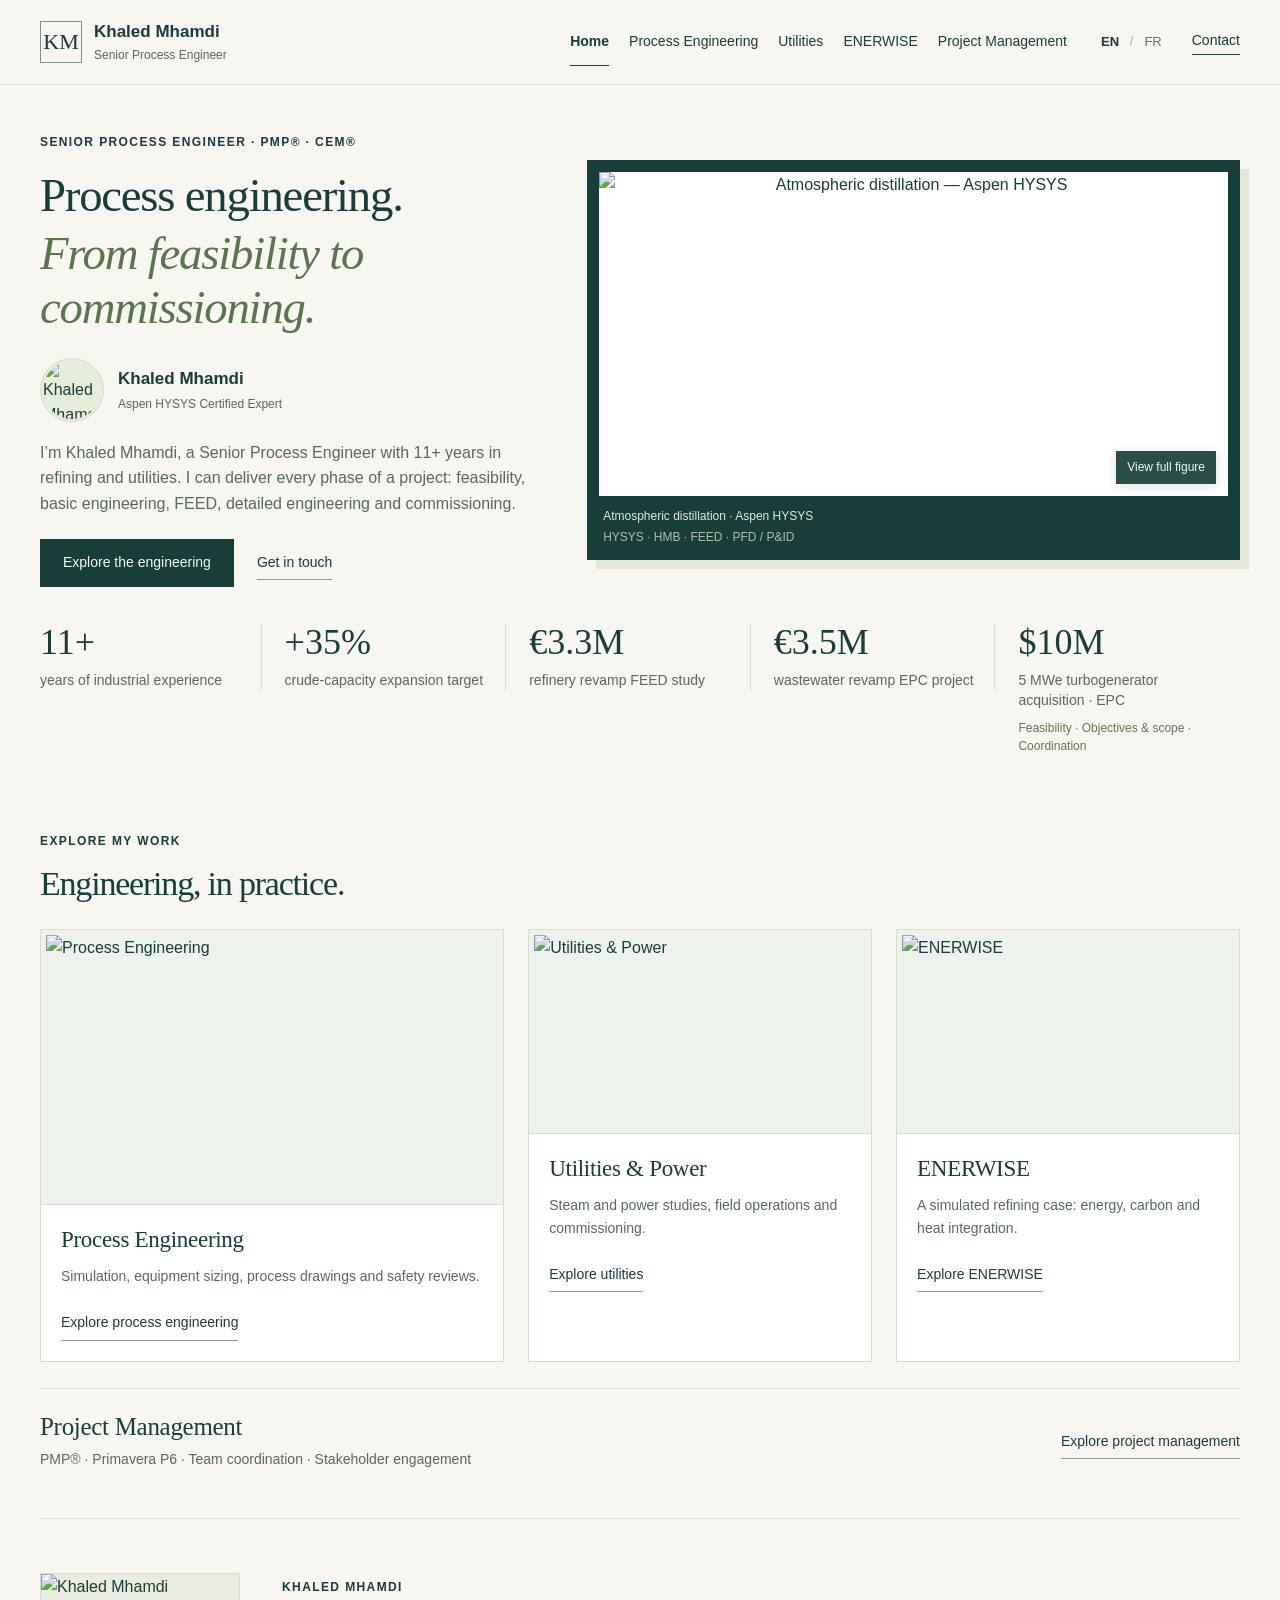
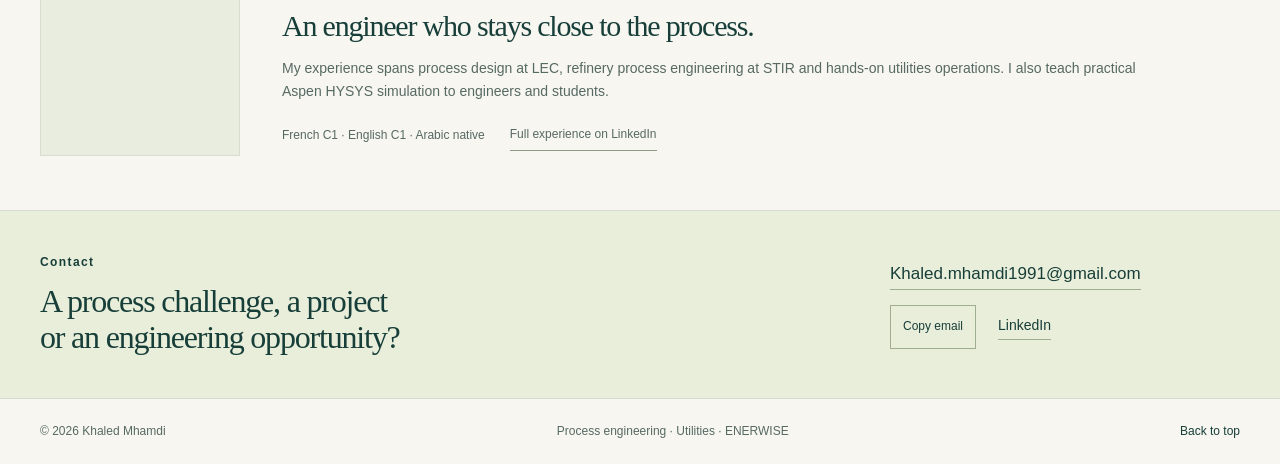
==== index.html @ f67990a5 "Publish portfolio home page and shared resources" ====
<!doctype html>
<html lang="en"><head><meta charset="utf-8"><meta name="viewport" content="width=device-width, initial-scale=1"><meta name="theme-color" content="#173e39"><title>Khaled Mhamdi | Senior Process Engineer</title><meta name="description" content="Senior Process Engineer with 11+ years in refining and utilities. Feasibility, basic engineering, FEED, detailed engineering and commissioning. Explore the visual portfolio and ENERWISE."><meta property="og:type" content="website"><meta property="og:title" content="Khaled Mhamdi | Senior Process Engineer"><meta property="og:description" content="Senior Process Engineer with 11+ years in refining and utilities. Feasibility, basic engineering, FEED, detailed engineering and commissioning. Explore the visual portfolio and ENERWISE."><meta property="og:url" content="https://khaledmh1991.github.io/"><link rel="canonical" href="https://khaledmh1991.github.io/"><link rel="icon" href="/favicon.svg" type="image/svg+xml"><link rel="stylesheet" href="/styles.css"><script src="/content.js" defer></script><script src="/app.js" defer></script><script type="application/ld+json">{"@context":"https://schema.org","@type":"Person","name":"Khaled Mhamdi","jobTitle":"Senior Process Engineer","email":"Khaled.mhamdi1991@gmail.com","sameAs":["https://www.linkedin.com/in/khaled-mhamdi-pmp%C2%AE-cem%C2%AE-aspen-hysys-expert%C2%AE-0255bb90"],"knowsAbout":["Process engineering","Aspen HYSYS","Equipment sizing","HAZOP","Industrial utilities","Heat integration"]}</script></head><body data-page="home" class="page-home"><a class="skip-link" href="#main" data-i18n="skip">Skip to content</a><header><div class="container header-inner"><a class="brand" href="/" data-page-path="/"><span class="brand-mark">KM</span><span>Khaled Mhamdi<small data-i18n="brandSub">Senior Process Engineer</small></span></a><nav class="desktop-nav" aria-label="Main navigation"><a href="/" data-page-path="/" data-i18n="navHome" aria-current="page" class="current">Home</a><a href="/process-engineering/" data-page-path="/process-engineering/" data-i18n="navProcess">Process Engineering</a><a href="/utilities/" data-page-path="/utilities/" data-i18n="navUtilities">Utilities</a><a href="/enerwise/" data-page-path="/enerwise/">ENERWISE</a><a href="/project-management/" data-page-path="/project-management/" data-i18n="navManagement">Project Management</a></nav><div class="header-actions"><div class="language-switch"><button type="button" data-lang="en" aria-pressed="true" class="active">EN</button><span>/</span><button type="button" data-lang="fr" aria-pressed="false">FR</button></div><a class="header-contact" href="#contact" data-i18n="contact">Contact</a><button class="menu-toggle" type="button" aria-expanded="false" aria-controls="mobile-menu" data-i18n="menu">Menu</button></div></div><nav id="mobile-menu" aria-label="Mobile navigation" hidden><a href="/" data-page-path="/" data-i18n="navHome" aria-current="page" class="current">Home</a><a href="/process-engineering/" data-page-path="/process-engineering/" data-i18n="navProcess">Process Engineering</a><a href="/utilities/" data-page-path="/utilities/" data-i18n="navUtilities">Utilities</a><a href="/enerwise/" data-page-path="/enerwise/">ENERWISE</a><a href="/project-management/" data-page-path="/project-management/" data-i18n="navManagement">Project Management</a><a href="/#about" data-page-path="/#about" data-i18n="navAbout">About</a><a href="#contact" data-i18n="contact">Contact</a></nav></header><main id="main"><section id="home" class="hero container"><div class="home-lead-grid"><div class="hero-top"><div><div class="eyebrow" data-i18n="heroLabel">SENIOR PROCESS ENGINEER · PMP® · CEM®</div><h1 data-i18n-html="heroTitle">Process engineering.<br><em>From feasibility to commissioning.</em></h1></div><div class="hero-side"><div class="hero-person"><img src="/assets/khaled-mhamdi.png" alt="Khaled Mhamdi" width="64" height="64"><div><strong>Khaled Mhamdi</strong><span>Aspen HYSYS Certified Expert</span></div></div><p data-i18n="heroIntro">I’m Khaled Mhamdi, a Senior Process Engineer with 11+ years in refining and utilities. I can deliver every phase of a project: feasibility, basic engineering, FEED, detailed engineering and commissioning.</p><div class="hero-buttons"><a class="button primary" href="/process-engineering/" data-i18n="heroCTA" data-page-path="/process-engineering/">Explore the engineering</a><a class="text-link" href="#contact" data-i18n="heroSecond">Get in touch</a></div></div></div><div class="hero-figure"><button class="figure-open" type="button" data-open="distillation" aria-label="View full atmospheric distillation figure"><img src="/assets/projects/atmospheric-distillation.png" alt="Atmospheric distillation simulation in Aspen HYSYS" width="1920" height="1004" fetchpriority="high"><span class="view-label" data-i18n="openFigure">View full figure</span></button><div class="hero-caption"><span data-i18n="heroFigure">Atmospheric distillation · Aspen HYSYS</span><span>HYSYS · HMB · FEED · PFD / P&amp;ID</span></div></div></div><div class="hero-metrics"><div><strong>11+</strong><span data-i18n="experienceYears">years of industrial experience</span></div><div><strong>+35%</strong><span data-i18n="capacityTarget">crude-capacity expansion target</span></div><div><strong>€3.3M</strong><span data-i18n="refineryFeed">refinery revamp FEED study</span></div><div><strong>€3.5M</strong><span data-i18n="wastewaterEpc">wastewater revamp EPC project</span></div><div class="turbogenerator-highlight"><strong>$10M</strong><span data-i18n="turbogeneratorEpc">5 MWe turbogenerator acquisition · EPC</span><p data-i18n="turbogeneratorScopeShort">Feasibility · Objectives &amp; scope · Coordination</p></div></div></section><section class="container home-work"><div class="section-heading"><div><div class="eyebrow" data-i18n="homeWorkLabel">EXPLORE MY WORK</div><h2 data-i18n="homeWorkTitle">Engineering, in practice.</h2></div></div><div class="path-grid"><article class="path-card path-process"><a href="/process-engineering/" data-page-path="/process-engineering/"><div class="path-visual"><img src="/assets/projects/carbon-capture-amine.png" alt="Process Engineering" width="1920" height="1003" loading="lazy" decoding="async"></div><div class="path-copy"><h3 data-i18n="homeProcessTitle">Process Engineering</h3><p data-i18n="homeProcessDesc">Simulation, equipment sizing, process drawings and safety reviews.</p><span class="text-link" data-i18n="viewProcess">Explore process engineering</span></div></a></article><article class="path-card path-utilities"><a href="/utilities/" data-page-path="/utilities/"><div class="path-visual"><img src="/assets/projects/utilities-scenarios-redacted.png" alt="Utilities &amp; Power" width="1719" height="915" loading="lazy" decoding="async"></div><div class="path-copy"><h3 data-i18n="homeUtilitiesTitle">Utilities &amp; Power</h3><p data-i18n="homeUtilitiesDesc">Steam and power studies, field operations and commissioning.</p><span class="text-link" data-i18n="viewUtilities">Explore utilities</span></div></a></article><article class="path-card path-enerwise"><a href="/enerwise/" data-page-path="/enerwise/"><div class="path-visual"><img src="/assets/enerwise/refinery-energy-dashboard.png" alt="ENERWISE" width="1917" height="1077" loading="lazy" decoding="async"></div><div class="path-copy"><h3 data-i18n="homeEnerwiseTitle">ENERWISE</h3><p data-i18n="homeEnerwiseDesc">A simulated refining case: energy, carbon and heat integration.</p><span class="text-link" data-i18n="viewEnerwise">Explore ENERWISE</span></div></a></article></div><a class="management-path" href="/project-management/" data-page-path="/project-management/"><div><h3 data-i18n="homeManagementTitle">Project Management</h3><p data-i18n="homeManagementDesc">PMP® · Primavera P6 · Team coordination · Stakeholder engagement</p></div><span data-i18n="viewManagement" class="text-link">Explore project management</span></a></section><section id="about" class="container about-section"><img src="/assets/khaled-mhamdi.png" class="about-photo" alt="Khaled Mhamdi" width="1085" height="992" loading="lazy"><div><div class="eyebrow" data-i18n="aboutLabel">KHALED MHAMDI</div><h2 data-i18n="aboutTitle">An engineer who stays close to the process.</h2><p data-i18n="aboutDesc">My experience spans process design at LEC, refinery process engineering at STIR and hands-on utilities operations. I also teach practical Aspen HYSYS simulation to engineers and students.</p><div class="about-footer"><span data-i18n="aboutLanguages">French C1 · English C1 · Arabic native</span><a class="text-link" href="https://www.linkedin.com/in/khaled-mhamdi-pmp%C2%AE-cem%C2%AE-aspen-hysys-expert%C2%AE-0255bb90" target="_blank" rel="noopener noreferrer" data-i18n="linkedin">Full experience on LinkedIn</a></div></div></section><section class="contact-section" id="contact"><div class="container"><div><div class="eyebrow" data-i18n="contact">Contact</div><h2 data-i18n-html="contactTitle">A process challenge, a project<br>or an engineering opportunity?</h2></div><div class="contact-links"><a href="mailto:Khaled.mhamdi1991@gmail.com">Khaled.mhamdi1991@gmail.com</a><button class="copy-email" type="button" data-i18n="emailCopy">Copy email</button><a href="https://www.linkedin.com/in/khaled-mhamdi-pmp%C2%AE-cem%C2%AE-aspen-hysys-expert%C2%AE-0255bb90" target="_blank" rel="noopener noreferrer">LinkedIn</a></div></div></section></main><footer class="container"><span>© <span id="year">2026</span> Khaled Mhamdi</span><span data-i18n="footer">Process engineering · Utilities · ENERWISE</span><a href="#main" data-i18n="top">Back to top</a></footer><dialog id="figure-dialog" aria-labelledby="viewer-title"><div class="viewer-header"><div><span id="viewer-tool"></span><h2 id="viewer-title"></h2></div><button type="button" id="viewer-close" data-i18n="close">Close</button></div><div class="viewer-stage"><img id="viewer-image" alt=""></div><div class="viewer-caption" id="viewer-caption"></div><div class="viewer-controls"><button type="button" id="viewer-prev" data-i18n="previous">Previous</button><span id="viewer-count"></span><button type="button" id="viewer-next" data-i18n="next">Next</button><button type="button" id="viewer-zoom" data-i18n="zoom">Zoom in</button></div></dialog><div id="toast" role="status" aria-live="polite"></div><noscript><p class="container">Enable JavaScript to switch languages and enlarge figures. The page navigation and all project images remain available.</p></noscript></body></html>
---- styles.css ----
:root{--paper:#f7f6f0;--ink:#173e39;--muted:#576963;--green:#173e39;--lime:#d5e99c;--line:#d5ddd2;--serif:Georgia,'Times New Roman',serif;--sans:Arial,Helvetica,sans-serif}
*{box-sizing:border-box}html{scroll-behavior:smooth;scroll-padding-top:100px}body{margin:0;background:var(--paper);color:var(--ink);font:16px/1.6 var(--sans)}a{color:inherit;text-decoration:none}button{font:inherit;color:inherit;cursor:pointer;border-radius:0}button,img{display:block}img{max-width:100%;height:auto}h1,h2,h3,h4,p,figure{margin:0}h1,h2{font-family:var(--serif);font-weight:400;line-height:1.12;letter-spacing:-1.2px}h1{font-size:clamp(36px,4.4vw,60px)}h2{font-size:clamp(32px,3.2vw,44px)}h3{font-size:22px;line-height:1.3;font-weight:500;letter-spacing:-.3px}h4{font-size:19px;line-height:1.4}em{font-weight:400;color:#58754d}p{color:var(--muted)}small{font-size:14px}button:focus-visible,a:focus-visible,summary:focus-visible{outline:3px solid #6c9d71;outline-offset:5px}a,button{touch-action:manipulation;-webkit-tap-highlight-color:transparent}[hidden]{display:none!important}.container{width:min(1240px,calc(100% - 80px));margin-inline:auto}.section{padding-block:76px}.eyebrow{font-size:12px;font-weight:600;letter-spacing:1.4px;line-height:1.5}.skip-link{position:fixed;top:12px;left:15px;padding:12px 18px;background:var(--ink);color:#fff;z-index:99;transform:translateY(-180%)}.skip-link:focus{transform:translateY(0)}
header{border-bottom:1px solid var(--line);position:sticky;top:0;z-index:20;background:#f7f6f0f5;backdrop-filter:blur(12px)}.header-inner{min-height:84px;display:flex;align-items:center;gap:28px}.brand{display:flex;align-items:center;gap:12px;line-height:1.3;font-weight:600;font-size:17px;flex-shrink:0}.brand-mark{width:42px;height:42px;border:1px solid #82917d;display:grid;place-items:center;font:22px var(--serif)}.brand small{display:block;font-size:12px;color:var(--muted);font-weight:400;margin-top:5px}.desktop-nav{display:flex;align-items:center;gap:25px;margin-left:auto;font-size:14px}.desktop-nav a{padding-block:12px;border-bottom:1px solid transparent}.desktop-nav a:hover{border-color:var(--ink)}.header-actions{display:flex;align-items:center;gap:24px;font-size:14px}.language-switch{display:flex;align-items:center;gap:5px;white-space:nowrap}.language-switch button{background:none;border:0;min-height:44px;min-width:28px;color:#68756a;font-size:13px}.language-switch button.active{color:var(--ink);font-weight:700}.language-switch>span{color:#99a494;font-size:12px}.header-contact{border-bottom:1px solid var(--ink);padding-bottom:3px}.menu-toggle{display:none;background:none;border:1px solid var(--line);padding:10px 14px;min-height:44px}#mobile-menu{padding:12px 24px 22px;border-top:1px solid var(--line);background:var(--paper)}#mobile-menu a{display:block;padding:10px 12px;font-size:16px}
.hero{padding-top:48px;padding-bottom:36px}.hero-top{display:grid;grid-template-columns:1.4fr 1fr;gap:65px;align-items:start;margin-bottom:36px}.hero h1{margin-top:18px;max-width:780px}.hero h1 em{display:inline-block;margin-top:5px}.hero-person{display:flex;align-items:center;gap:14px;margin-bottom:18px}.hero-person img{border-radius:50%;object-fit:cover;object-position:50% 26%;width:64px;height:64px;border:1px solid #d3dcca;background:#e6eddb;padding:2px}.hero-person strong{font-size:17px}.hero-person span{display:block;font-size:12px;color:var(--muted);margin-top:3px}.hero-side>p{line-height:1.6;max-width:440px}.hero-buttons{display:flex;align-items:center;gap:23px;flex-wrap:wrap;margin-top:22px}.button{display:inline-flex;align-items:center;min-height:48px;padding:11px 22px;font-size:14px}.button.primary{background:var(--ink);color:var(--paper);border:1px solid var(--ink)}.button.primary:hover{background:#28554b}.text-link{display:inline-block;font-size:14px;line-height:1.6;border-bottom:1px solid #8e9d86;padding-block:6px}.text-link:hover{border-color:var(--ink)}.hero-figure{background:var(--ink);padding:12px;box-shadow:9px 9px 0 #e3e7d8}.hero-figure .figure-open{height:auto;aspect-ratio:1.98;background:#fff}.hero-figure img{width:100%;height:100%;object-fit:contain}.hero-caption{display:flex;justify-content:space-between;gap:20px;color:#e2ead5;padding:11px 4px 2px;font-size:12px}.hero-caption>span:last-child{color:#aebeae}.hero-metrics{display:grid;grid-template-columns:repeat(4,1fr);gap:25px;padding:32px 0 13px}.hero-metrics>div{display:flex;gap:14px;align-items:center;padding-right:15px;border-right:1px solid var(--line)}.hero-metrics>div:last-child{border:0}.hero-metrics strong{font:34px/1 var(--serif);white-space:nowrap}.hero-metrics span{font-size:12px;color:var(--muted);line-height:1.5;max-width:125px}
.section-heading{display:flex;align-items:flex-end;justify-content:space-between;gap:60px;margin-bottom:32px}.section-heading h2{margin-top:15px}.section-heading>p{max-width:395px;font-size:16px;line-height:1.65}.project-heading{display:flex;align-items:center;justify-content:space-between;gap:28px;margin-bottom:20px}.project-heading h3{max-width:600px}.tools-label{font-size:12px;color:var(--muted);text-align:right;max-width:320px}.capture-grid{display:grid;grid-template-columns:1.8fr 1fr;gap:20px}.capture-support{display:grid;gap:18px}.figure-card{background:#fff;border:1px solid var(--line);min-width:0;overflow:hidden}.figure-open{padding:0;border:0;width:100%;position:relative;background:#fff;overflow:hidden;cursor:zoom-in}.figure-open img{width:100%;height:100%;object-fit:contain;display:block}.view-label{position:absolute;bottom:12px;right:12px;font-size:12px;color:var(--paper);background:#173e39eb;padding:7px 11px;box-shadow:0 2px 12px #0002}.figure-open:hover .view-label{background:#335e4b}.figure-card figcaption{padding:14px 20px 17px;border-top:1px solid #e9ede5}.figure-meta{font-size:12px;font-weight:500;letter-spacing:.35px;color:#6c7e67;margin-bottom:5px}.figure-card h3{font-size:20px;line-height:1.3}.figure-card figcaption p{font-size:14px;line-height:1.55;margin-top:7px;max-width:650px}.capture-main{display:flex;flex-direction:column}.capture-main .figure-open{flex:1;min-height:380px;display:grid;place-items:center}.capture-main img{height:auto;max-height:100%;object-fit:contain}.capture-main figcaption{min-height:107px}.capture-support .figure-open{aspect-ratio:1.92}.capture-support figcaption{padding:10px 15px 12px}.capture-support h3{font-size:17px}.capture-support .figure-meta{margin-bottom:3px}.capture-support .view-label{padding:5px 8px;bottom:8px;right:8px}.project-caption{font-size:14px;margin-top:14px}.visual-grid{display:grid;grid-template-columns:repeat(2,minmax(0,1fr));gap:24px;margin-top:32px}.visual-grid .figure-open{aspect-ratio:1.8}.visual-grid .portrait-figure .figure-open{aspect-ratio:1.25;max-height:475px;padding:12px}.project-deliveries{margin-top:40px;padding-top:29px;border-top:1px solid var(--line)}.project-deliveries>h3{margin-bottom:22px}.delivery-grid{display:grid;grid-template-columns:repeat(3,minmax(0,1fr));gap:25px}.delivery-grid article{border-left:2px solid #aac69a;padding:0 15px 0 19px}.delivery-grid p{font-size:14px;line-height:1.65;margin-block:8px 12px}.delivery-grid strong{font-size:12px;line-height:1.6;display:block;font-weight:600;color:#496743}.sizing-section{display:grid;grid-template-columns:.8fr 1.2fr;gap:45px;margin-top:35px;padding-top:27px;border-top:1px solid var(--line)}.sizing-section>div>p{font-size:14px;margin-top:8px}.sizing-details details{border-bottom:1px solid var(--line)}.sizing-details summary{font-size:14px;padding:12px 5px;cursor:pointer;line-height:1.5}.sizing-details p{font-size:14px;line-height:1.7;margin:0 20px 18px}
.utilities-section{padding-block:72px;background:var(--green);color:var(--paper)}.utilities-section p{color:#c6d3c7}.utilities-section em{color:var(--lime)}.utilities-section .eyebrow{color:#bcd0a0}.utilities-section .section-heading{margin-bottom:28px}.utility-study-header{display:flex;align-items:center;justify-content:space-between;gap:28px;margin-bottom:24px}.utility-study-header h3{max-width:440px}.utility-specs{display:flex;gap:35px}.utility-specs>div{max-width:160px}.utility-specs strong{display:block;font:34px/1.2 var(--serif);white-space:nowrap}.utility-specs strong small{font:14px var(--sans)}.utility-specs span{font-size:12px;line-height:1.5;display:block;margin-top:6px;color:#c6d3c7}.utilities-section .figure-card{border-color:#aec0b3;color:var(--ink)}.utilities-section .figure-card p{color:var(--muted)}.utility-main .figure-open{aspect-ratio:2.4;padding:12px}.utility-results{display:grid;grid-template-columns:repeat(4,1fr);gap:28px;margin-top:24px}.utility-results>div{padding:5px 20px 5px 0;border-right:1px solid #57716b}.utility-results>div:last-child{border:0}.utility-results strong{display:block;font:40px/1.1 var(--serif);color:var(--lime)}.utility-results strong small{font:14px var(--sans)}.utility-results span{font-size:12px;display:block;margin-top:7px;color:#d0dccb}.study-note{font-size:12px;line-height:1.6;margin-top:16px;max-width:950px}.utility-secondary{display:grid;grid-template-columns:1.2fr 1fr;gap:30px;align-items:stretch;margin-top:28px}.utility-secondary .figure-open{aspect-ratio:2.1;padding:10px;min-height:260px}.operation-card{padding:18px 0 15px}.operation-card h3{font:28px/1.2 var(--serif);margin-top:14px}.boiler-specs{display:flex;gap:24px;margin-block:22px 19px}.boiler-specs>div{min-width:0;flex:1}.boiler-specs strong{font:28px/1.1 var(--serif);display:block;white-space:nowrap}.boiler-specs strong small{font:12px var(--sans)}.boiler-specs span{font-size:12px;line-height:1.4;display:block;margin-top:7px;color:#bcd0bc}.operation-card p{font-size:14px;line-height:1.7}.operation-tags{display:flex;flex-wrap:wrap;gap:8px 15px;font-size:12px;color:#c3d5a8;margin-top:18px}.energy-result{display:grid;grid-template-columns:1.3fr 1fr 1fr;gap:36px;margin-top:32px;padding-top:25px;border-top:1px solid #58726a;align-items:center}.energy-result h3{font-size:20px}.energy-result p{font-size:14px;margin-top:7px;line-height:1.6}.energy-result strong{display:block;font:34px/1.25 var(--serif);color:var(--lime);white-space:nowrap}.energy-result strong small{font:12px var(--sans)}.energy-result span{display:block;font-size:12px;color:#c6d3c7;margin-top:6px}
.enerwise-section{padding-block:76px}.enerwise-heading{display:grid;grid-template-columns:1.2fr 1fr;gap:60px;align-items:center;margin-bottom:28px}.enerwise-brand{display:flex;align-items:center;gap:10px;margin-top:17px}.enerwise-brand strong{font-size:24px;letter-spacing:1px;font-weight:600}.enerwise-brand img{width:250px;height:auto;object-fit:contain}.enerwise-heading h2{margin-top:14px}.enerwise-heading p{max-width:420px;margin-block:12px 15px}.tech-stack{font-size:12px;color:#6c7e67}.enerwise-primary .figure-open{aspect-ratio:2.3;background:#f9fafb;padding:14px}.enerwise-grid{display:grid;grid-template-columns:repeat(2,minmax(0,1fr));gap:24px;margin-top:24px}.enerwise-grid .figure-open{aspect-ratio:1.65;padding:10px;background:#f9fafb}.software-caption{font-size:12px;margin-top:16px;text-align:right}.management-section{padding-block:42px;background:#e8eddf;border-block:1px solid #d5dfcd}.management-layout{display:grid;grid-template-columns:1fr 1fr;gap:55px;align-items:center}.management-layout h2{font-size:32px;margin-top:16px}.management-layout p{font-size:14px;margin-top:16px;line-height:1.7;max-width:490px}.planning-figure .figure-open{aspect-ratio:2.35}.planning-figure figcaption{padding:9px 15px 12px}.planning-figure h3{font-size:17px}.about-section{padding-block:54px;display:grid;grid-template-columns:200px 1fr;gap:42px;align-items:center}.about-photo{width:200px;aspect-ratio:1085/992;object-fit:contain;background:#e8eddf;border:1px solid var(--line)}.about-section h2{font-size:30px;line-height:1.2;margin-top:12px}.about-section p{font-size:14px;line-height:1.7;margin-top:13px;max-width:870px}.about-footer{display:flex;gap:25px;flex-wrap:wrap;align-items:center;margin-top:15px;font-size:12px;color:var(--muted)}.about-footer .text-link{font-size:12px}.contact-section{padding-block:42px;background:#e9eeda;border-block:1px solid var(--line)}.contact-section .container{display:flex;justify-content:space-between;align-items:center;gap:45px}.contact-section h2{font-size:32px;margin-top:13px}.contact-links{display:flex;flex-wrap:wrap;align-items:center;gap:15px 22px;max-width:350px;font-size:14px}.contact-links>a:first-child{font-size:17px;overflow-wrap:anywhere}.contact-links>a{border-bottom:1px solid #9fad90;padding-bottom:2px}.copy-email{border:1px solid #9fad90;background:transparent;padding:8px 12px;min-height:44px;font-size:12px}footer.container{display:flex;justify-content:space-between;gap:25px;font-size:12px;color:var(--muted);padding-block:23px}footer>a{color:var(--ink)}
#figure-dialog{width:min(1600px,94vw);max-width:94vw;max-height:94dvh;overflow:auto;padding:22px 24px;border:1px solid #bdc9b6;background:var(--paper);color:var(--ink)}#figure-dialog::backdrop{background:#0c2727df;backdrop-filter:blur(3px)}body.viewer-open{overflow:hidden}.viewer-header{display:flex;gap:25px;align-items:center;justify-content:space-between;margin-bottom:18px}#viewer-tool{font-size:12px;color:var(--muted);display:block;margin-bottom:5px}.viewer-header h2{font-size:26px;font-family:var(--sans);font-weight:500;letter-spacing:-.5px;line-height:1.3}.viewer-header button,.viewer-controls button{background:transparent;border:1px solid #9eae93;padding:9px 16px;min-height:44px;font-size:14px;flex-shrink:0}.viewer-header button:hover,.viewer-controls button:hover{background:#e3e9d7}.viewer-stage{background:#fff;border:1px solid var(--line);overflow:auto;max-height:66dvh;min-height:180px;display:flex;justify-content:center;align-items:center}.viewer-stage img{width:100%;height:auto;max-height:65dvh;object-fit:contain;cursor:zoom-in}.viewer-stage.zoomed{display:block}.viewer-stage.zoomed img{width:auto;height:auto;max-width:none;max-height:none;margin-inline:auto;cursor:zoom-out}.viewer-caption{font-size:14px;line-height:1.55;color:var(--muted);margin-top:14px}.viewer-controls{display:flex;gap:12px;align-items:center;flex-wrap:wrap;margin-top:16px}.viewer-controls span{font-size:12px;margin-inline:2px;color:var(--muted)}#viewer-zoom{margin-left:auto;background:var(--ink);color:var(--paper);border-color:var(--ink)}#viewer-zoom:hover{background:#28554b}#toast{position:fixed;bottom:25px;left:50%;max-width:calc(100% - 32px);transform:translate(-50%,15px);padding:12px 20px;z-index:60;font-size:14px;background:var(--green);color:var(--paper);opacity:0;pointer-events:none;transition:opacity .2s,transform .2s;box-shadow:0 3px 15px #0002}#toast.visible{opacity:1;transform:translate(-50%,0)}noscript p{padding-block:25px;font-size:14px}
@media(max-width:1100px){.container{width:calc(100% - 56px)}.desktop-nav{gap:17px}.header-inner{gap:20px}.header-actions{gap:16px}.header-contact{display:none}.hero-top{gap:40px;grid-template-columns:1.35fr 1fr}.hero-metrics{gap:18px}.hero-metrics>div{display:block}.hero-metrics strong{font-size:32px}.hero-metrics span{display:block;margin-top:8px;max-width:190px}.project-heading{align-items:flex-start}.capture-grid{grid-template-columns:1.6fr 1fr}.capture-main .figure-open{min-height:315px}.capture-support h3{font-size:16px}.utility-specs{gap:20px}.utility-study-header h3{max-width:330px}.utility-specs strong{font-size:30px}.energy-result{gap:25px;grid-template-columns:1.2fr 1fr 1fr}.energy-result strong{font-size:30px}.boiler-specs{gap:13px}.boiler-specs strong{font-size:24px}.management-layout{gap:30px}.enerwise-heading{gap:35px}}
@media(max-width:820px){.desktop-nav{display:none}.header-actions{margin-left:auto}.menu-toggle{display:block}.header-inner{min-height:76px}.hero-top{grid-template-columns:1fr;gap:26px}.hero h1{font-size:48px;max-width:760px}.hero-side{display:grid;grid-template-columns:1fr 1.7fr;gap:18px 35px;align-items:start}.hero-person{grid-row:span 2;margin:0}.hero-side p{max-width:none}.hero-buttons{margin-top:0}.hero-figure .figure-open{aspect-ratio:1.9}.section-heading{gap:30px}.section-heading>p{max-width:310px;font-size:14px}.capture-grid{grid-template-columns:1fr}.capture-main .figure-open{min-height:0;aspect-ratio:1.9;display:block}.capture-main img{height:100%}.capture-main figcaption{min-height:0}.capture-support{grid-template-columns:repeat(2,minmax(0,1fr))}.capture-support .figure-open{aspect-ratio:1.85}.delivery-grid{gap:18px}.delivery-grid article{padding-left:14px;padding-right:0}.delivery-grid h4{font-size:17px}.sizing-section{grid-template-columns:1fr;gap:18px}.utility-study-header{display:block}.utility-study-header h3{max-width:none}.utility-specs{margin-top:20px;justify-content:space-between;gap:20px}.utility-specs>div{max-width:none;flex:1}.utility-secondary{grid-template-columns:1fr 1fr;gap:24px}.utility-secondary .figure-open{min-height:210px}.boiler-specs{flex-wrap:wrap;gap:18px}.boiler-specs>div{flex:0 0 auto}.operation-card h3{font-size:25px}.energy-result{grid-template-columns:repeat(2,1fr);gap:23px}.energy-result>div:first-child{grid-column:1/-1}.enerwise-heading{grid-template-columns:1.2fr 1fr;gap:28px}.enerwise-primary .figure-open{aspect-ratio:2.1}.management-layout h2{font-size:28px}.management-layout{gap:25px}.about-section{grid-template-columns:160px 1fr;gap:28px}.about-photo{width:160px}.contact-section .container{align-items:flex-start;gap:30px}.contact-section h2{font-size:28px}.contact-links{max-width:300px}.contact-links>a:first-child{font-size:16px}}
@media(max-width:600px){html{scroll-padding-top:90px}.container{width:calc(100% - 36px)}.header-inner{min-height:72px;gap:12px}.brand{font-size:15px;gap:9px}.brand-mark{width:35px;height:38px;font-size:20px}.brand small{font-size:12px;margin-top:4px}.header-actions{gap:10px}.language-switch{gap:2px}.language-switch button{font-size:12px;min-width:26px}.menu-toggle{font-size:12px;padding:8px 10px}.hero{padding-top:33px;padding-bottom:28px}.hero-top{margin-bottom:27px;gap:25px}.hero h1{font-size:40px;letter-spacing:-1.3px;line-height:1.13;margin-top:16px}.eyebrow{font-size:12px;letter-spacing:.8px}.hero-side{display:block}.hero-person{margin-bottom:17px}.hero-person img{width:52px;height:52px}.hero-side>p{font-size:16px;line-height:1.65}.hero-buttons{margin-top:20px;gap:20px}.button{font-size:14px;padding-inline:16px}.hero-figure{padding:6px;box-shadow:5px 5px 0 #e3e7d8}.hero-figure .figure-open{aspect-ratio:1.85}.view-label{bottom:8px;right:8px;font-size:12px;padding:6px 9px}.hero-caption{flex-wrap:wrap;gap:5px;padding:10px 5px 5px;font-size:12px;line-height:1.4}.hero-caption>span:last-child{display:none}.hero-metrics{grid-template-columns:repeat(2,1fr);gap:23px;padding-top:29px}.hero-metrics>div{padding-right:12px}.hero-metrics>div:nth-child(2){border:0}.hero-metrics strong{font-size:33px}.hero-metrics span{font-size:12px;max-width:150px}.section{padding-block:47px}.section-heading{display:block;margin-bottom:25px}.section-heading h2{margin-top:13px;font-size:34px}.section-heading>p{max-width:none;margin-top:15px;font-size:16px}.project-heading{display:block;margin-bottom:17px}.project-heading h3{font-size:21px}.tools-label{display:block;text-align:left;max-width:none;margin-top:8px;font-size:12px}.capture-grid{gap:15px}.capture-support{gap:12px}.capture-support .figure-open{aspect-ratio:1.5}.capture-support figcaption{padding:9px 10px 12px}.capture-support h3{font-size:14px;line-height:1.4}.capture-support .figure-meta{font-size:12px}.capture-support .view-label{font-size:12px;padding:4px 6px;bottom:5px;right:5px}.figure-card figcaption{padding:12px 15px 15px}.figure-card h3{font-size:19px}.figure-card figcaption p{font-size:14px}.project-caption{font-size:14px;margin-top:13px}.visual-grid{grid-template-columns:1fr;gap:20px;margin-top:24px}.visual-grid .figure-open{aspect-ratio:1.6}.visual-grid .portrait-figure .figure-open{aspect-ratio:1.1;max-height:430px;padding:10px}.project-deliveries{margin-top:29px;padding-top:24px}.project-deliveries>h3{font-size:21px}.delivery-grid{grid-template-columns:1fr;gap:24px}.delivery-grid h4{font-size:19px}.delivery-grid p{font-size:14px}.delivery-grid strong{font-size:12px}.sizing-section{margin-top:27px;padding-top:24px}.sizing-section h3{font-size:21px}.sizing-details summary{font-size:14px;padding-block:14px}.utilities-section{padding-block:48px}.utility-study-header h3{font-size:21px}.utility-specs{gap:15px;flex-wrap:wrap}.utility-specs>div{min-width:80px}.utility-specs strong{font-size:27px}.utility-specs strong small{font-size:12px}.utility-specs span{font-size:12px}.utility-main .figure-open{aspect-ratio:1.9;padding:6px}.utility-results{grid-template-columns:repeat(2,1fr);gap:22px;margin-top:25px}.utility-results>div:nth-child(2){border:0}.utility-results strong{font-size:37px}.utility-results span{font-size:12px}.study-note{font-size:12px;margin-top:15px}.utility-secondary{grid-template-columns:1fr;gap:20px;margin-top:25px}.utility-secondary .figure-open{min-height:0;aspect-ratio:2;padding:6px}.operation-card{padding:8px 0 0}.operation-card h3{font-size:27px}.boiler-specs{justify-content:space-between;gap:15px}.boiler-specs strong{font-size:27px}.boiler-specs>div{max-width:110px}.operation-card p{font-size:16px}.energy-result{margin-top:28px;gap:22px 15px}.energy-result strong{font-size:30px}.energy-result h3{font-size:21px}.energy-result span{font-size:12px}.energy-result p{font-size:14px}.enerwise-section{padding-block:50px}.enerwise-heading{display:block;margin-bottom:25px}.enerwise-heading h2{font-size:33px}.enerwise-heading>div:last-child{margin-top:20px}.enerwise-heading p{max-width:none;font-size:16px;margin-bottom:17px}.enerwise-brand{margin-top:14px}.enerwise-brand img{width:225px;height:auto}.enerwise-brand strong{font-size:22px}.enerwise-primary .figure-open{aspect-ratio:1.7;padding:6px}.enerwise-grid{grid-template-columns:1fr;gap:20px;margin-top:20px}.enerwise-grid .figure-open{aspect-ratio:1.65;padding:6px}.software-caption{text-align:left;font-size:12px}.management-section{padding-block:35px}.management-layout{grid-template-columns:1fr;gap:24px}.management-layout h2{font-size:31px}.management-layout p{font-size:16px;margin-top:14px;max-width:none}.planning-figure .figure-open{aspect-ratio:1.95}.planning-figure h3{font-size:17px}.about-section{grid-template-columns:1fr;padding-block:40px;gap:25px}.about-photo{width:180px}.about-section h2{font-size:30px}.about-section p{font-size:16px}.about-footer{gap:12px;font-size:12px;margin-top:19px}.contact-section{padding-block:36px}.contact-section .container{display:block}.contact-section h2{font-size:31px}.contact-links{max-width:none;margin-top:26px;gap:16px 22px}.contact-links>a:first-child{width:100%;font-size:17px}footer.container{flex-wrap:wrap;gap:12px 22px;font-size:12px;padding-block:22px}footer>span:nth-child(2){order:3;width:100%}footer>a{margin-left:auto}#figure-dialog{width:96vw;max-width:96vw;padding:15px 12px;max-height:94dvh}.viewer-header{gap:16px;margin-bottom:15px}.viewer-header h2{font-size:20px}.viewer-header button{padding:8px 12px;font-size:14px}.viewer-stage{max-height:60dvh;min-height:180px}.viewer-stage img{max-height:59dvh}.viewer-caption{font-size:14px}.viewer-controls{gap:8px;justify-content:space-between}.viewer-controls button{padding:9px 12px;font-size:14px}.viewer-controls span{font-size:12px}#viewer-zoom{margin-left:0}#toast{font-size:14px;width:max-content}}
@media(max-width:380px){.container{width:calc(100% - 28px)}.brand small{max-width:123px;font-size:12px}.brand{font-size:14px}.brand-mark{width:31px;font-size:18px}.header-actions{gap:6px}.hero h1{font-size:35px}.menu-toggle{padding-inline:8px}.hero-buttons{gap:15px}.capture-support{grid-template-columns:1fr}.capture-support .figure-open{aspect-ratio:1.8}.capture-support h3{font-size:17px}.utility-specs strong{font-size:25px}.energy-result strong{font-size:27px}.boiler-specs strong{font-size:24px}.viewer-controls{gap:6px}.viewer-controls button{padding-inline:10px}}
@media(prefers-reduced-motion:reduce){html{scroll-behavior:auto}*,*::before,*::after{transition:none!important}}
@media print{header{position:static}.header-actions,.desktop-nav,.hero-buttons,.view-label,.copy-email,#figure-dialog,#toast{display:none!important}.container{width:95%}.hero{padding-top:25px}.section,.utilities-section,.enerwise-section{padding-block:30px}.figure-card,.capture-project,.operation-card{break-inside:avoid}.utilities-section{print-color-adjust:exact}.figure-open{cursor:default}.hero-figure{box-shadow:none}.sizing-details details>p{display:block}.contact-section{padding-block:25px}footer.container{padding-block:15px}}
.refinery-case-label{padding-top:17px;border-top:1px solid var(--line);margin-top:24px}.refinery-kpis{display:grid;grid-template-columns:repeat(5,minmax(0,1fr));gap:22px;padding:20px 0 25px;margin-bottom:10px;border-bottom:1px solid var(--line)}.refinery-kpis>div{min-width:0;border-right:1px solid var(--line);padding-right:16px}.refinery-kpis>div:last-child{border:0;padding-right:0}.refinery-kpis strong{display:block;font:32px/1.25 var(--serif);white-space:nowrap}.refinery-kpis small{display:block;font-size:12px;color:var(--muted);margin-top:3px}.refinery-kpis .metric-label{display:block;font-size:14px;line-height:1.4;color:var(--muted);margin-top:10px}.refinery-group{margin-top:26px}.case-heading{display:flex;gap:13px;align-items:center}.case-heading>span{font-size:12px;color:#67865a;border:1px solid #b9caa9;min-width:32px;height:32px;display:grid;place-items:center}.case-heading h3{font-size:20px}.refinery-group .enerwise-grid{margin-top:16px;gap:20px}.refinery-group .figure-open{aspect-ratio:1.74;padding:0;background:#eaf0f2}.refinery-group figcaption{padding:12px 16px 15px}.refinery-group .figure-card h3{font-size:19px}.refinery-project-grid{grid-template-columns:repeat(3,minmax(0,1fr))}.refinery-project-grid .figure-card h3{font-size:17px}.refinery-project-grid .figure-card figcaption p{font-size:14px;line-height:1.55}.refinery-project-grid .view-label{font-size:12px;padding:6px 8px;right:8px;bottom:8px}.enerwise-section .software-caption{font-size:12px;text-align:left;max-width:1000px}.utility-main .figure-open{aspect-ratio:1.883;padding:8px}
@media(max-width:1100px){.refinery-kpis{gap:15px}.refinery-kpis>div{padding-right:11px}.refinery-kpis strong{font-size:29px}.refinery-kpis .metric-label{font-size:14px}.refinery-group .enerwise-grid{gap:16px}.refinery-project-grid .figure-card h3{font-size:17px}}
@media(max-width:820px){.refinery-kpis{grid-template-columns:repeat(3,minmax(0,1fr));gap:24px}.refinery-kpis>div:nth-child(3){border:0}.refinery-project-grid{grid-template-columns:repeat(2,minmax(0,1fr))}.refinery-project-grid>figure:last-child{grid-column:1/-1}.refinery-project-grid>figure:last-child .figure-open{aspect-ratio:2.3}.refinery-project-grid .figure-card h3{font-size:19px}}
@media(max-width:600px){.refinery-kpis{grid-template-columns:repeat(2,minmax(0,1fr));gap:25px 18px;padding-block:20px 25px}.refinery-kpis>div:nth-child(3){border-right:1px solid var(--line)}.refinery-kpis>div:nth-child(2n){border:0}.refinery-kpis>div:last-child{grid-column:1/-1}.refinery-kpis strong{font-size:32px}.refinery-kpis .metric-label{font-size:14px;max-width:220px;margin-top:8px}.refinery-kpis small{font-size:12px}.case-heading{align-items:flex-start;gap:12px}.case-heading h3{font-size:20px;line-height:1.35}.refinery-group{margin-top:28px}.refinery-group .enerwise-grid{grid-template-columns:1fr;gap:20px;margin-top:16px}.refinery-project-grid>figure:last-child{grid-column:auto}.refinery-project-grid>figure:last-child .figure-open{aspect-ratio:1.74}.refinery-group .figure-open{aspect-ratio:1.74;padding:0}.refinery-group figcaption{padding:12px 15px 15px}.refinery-project-grid .figure-card h3{font-size:19px}.utility-main .figure-open{aspect-ratio:1.883;padding:4px}}
.hero-metrics{grid-template-columns:repeat(5,minmax(0,1fr));gap:23px;align-items:start}.hero-metrics>div{display:block;min-width:0;padding-right:16px}.hero-metrics strong{display:block;font-size:36px}.hero-metrics span{display:block;max-width:210px;margin-top:10px;font-size:14px;line-height:1.45}.hero-metrics .turbogenerator-highlight p{font-size:12px;line-height:1.5;margin-top:9px;color:#61745a}.utility-study-copy{max-width:500px}.utility-study-copy .project-scope{font-size:14px;line-height:1.6;margin-top:12px;max-width:500px}
@media(max-width:1100px){.hero-metrics{gap:16px}.hero-metrics strong{font-size:32px}.hero-metrics>div{padding-right:12px}.hero-metrics span{font-size:14px}}
@media(max-width:820px){.hero-metrics{grid-template-columns:repeat(3,minmax(0,1fr));gap:25px}.hero-metrics>div:nth-child(3){border:0}.hero-metrics>div:nth-child(2){border-right:1px solid var(--line)}.utility-study-copy{max-width:none}.utility-study-copy .project-scope{max-width:none}}
@media(max-width:600px){.hero-metrics{grid-template-columns:repeat(2,minmax(0,1fr));gap:25px 18px}.hero-metrics>div:nth-child(3){border-right:1px solid var(--line)}.hero-metrics>div:nth-child(2n){border:0}.hero-metrics .turbogenerator-highlight{grid-column:1/-1;padding:17px 0 0;border-top:1px solid var(--line);border-right:0}.hero-metrics .turbogenerator-highlight span{max-width:none}.hero-metrics .turbogenerator-highlight p{font-size:12px;margin-top:7px}.hero-metrics strong{font-size:33px}.hero-metrics span{font-size:14px}}
.desktop-nav a.current{border-color:var(--ink);font-weight:600}.desktop-nav{gap:20px}.desktop-nav a{white-space:nowrap}.breadcrumbs{display:flex;gap:12px;align-items:center;flex-wrap:wrap;font-size:14px;padding-block:20px 0;color:var(--muted)}.breadcrumbs>a{border-bottom:1px solid #a6b699}.breadcrumbs>span:last-child{color:var(--ink)}.discipline-section{padding-top:37px}.discipline-section h1{font-size:clamp(36px,4vw,53px);margin-top:15px}.page-utilities .breadcrumbs{padding-bottom:20px}.page-utilities .utilities-section{padding-top:42px}.page-utilities .utilities-section h1{font-size:clamp(36px,4vw,53px);margin-top:15px}.page-enerwise .enerwise-heading h1{font-size:clamp(36px,3.8vw,50px)}.home-lead-grid{display:grid;grid-template-columns:1fr 1.3fr;gap:45px;align-items:center}.page-home .hero-top{display:block;margin:0}.page-home .hero-side{display:block;margin-top:24px}.page-home .hero-side>p{max-width:none}.page-home .hero h1{font-size:clamp(36px,3.65vw,49px);line-height:1.14}.page-home .hero-figure .figure-open{aspect-ratio:1.94}.page-home .hero-caption{display:block;line-height:1.5}.page-home .hero-caption>span{display:block}.page-home .hero-caption>span:last-child{margin-top:3px}.page-home .hero-metrics{padding-top:37px}.home-work{padding-block:28px 48px}.home-work .section-heading{margin-bottom:26px}.home-work h2{font-size:34px}.path-grid{display:grid;grid-template-columns:1.35fr 1fr 1fr;gap:24px}.path-card{border:1px solid var(--line);background:#fff;min-width:0}.path-card>a{display:block;height:100%}.path-card:hover{border-color:#8ca47b}.path-card>a:focus-visible{outline-offset:5px}.path-visual{background:#eef2ed;aspect-ratio:1.68;padding:5px;display:flex;align-items:center;justify-content:center;border-bottom:1px solid var(--line)}.path-visual img{width:100%;height:100%;object-fit:contain}.path-copy{padding:20px}.path-copy h3{font-size:23px;font-family:var(--serif)}.path-copy p{font-size:14px;line-height:1.65;margin-top:10px}.path-copy .text-link{font-size:14px;margin-top:17px}.page-home .about-section{border-top:1px solid var(--line)}#mobile-menu a.current{font-weight:600;background:#e5ecd9}.page-process .management-section{margin-top:0}
@media(max-width:1150px){.desktop-nav{gap:16px}.desktop-nav a{font-size:13px}.home-lead-grid{grid-template-columns:1fr 1.2fr;gap:30px}.page-home .hero h1{font-size:42px}.path-grid{gap:18px}.path-copy{padding:17px}.path-copy h3{font-size:21px}}
@media(max-width:900px){.desktop-nav{display:none}.header-actions{margin-left:auto}.menu-toggle{display:block}.home-lead-grid{grid-template-columns:1fr 1.1fr;gap:28px}.page-home .hero h1{font-size:38px}.page-home .hero-caption>span:last-child{display:none}.path-grid{grid-template-columns:repeat(3,minmax(0,1fr))}.path-copy p{font-size:14px}.path-copy h3{font-size:21px}.path-visual{aspect-ratio:1.5}}
@media(max-width:700px){.home-lead-grid{grid-template-columns:1fr;gap:28px}.page-home .hero-top{display:block}.page-home .hero h1{font-size:42px;max-width:640px}.page-home .hero-side{margin-top:23px}.page-home .hero-person{margin-bottom:18px}.page-home .hero-figure .figure-open{aspect-ratio:1.94}.page-home .hero-caption>span:last-child{display:block}.path-grid{grid-template-columns:1fr;gap:20px}.path-card>a{display:grid;grid-template-columns:1.1fr 1fr;align-items:stretch}.path-visual{aspect-ratio:auto;min-height:200px;border-bottom:0;border-right:1px solid var(--line)}.path-copy{padding:20px}.path-copy h3{font-size:24px}.path-copy p{font-size:14px}.home-work{padding-top:22px}.home-work h2{font-size:33px}.breadcrumbs{font-size:14px;padding-top:20px}.discipline-section{padding-top:27px}.discipline-section h1{font-size:39px}.page-utilities .utilities-section h1{font-size:39px}.page-utilities .utilities-section{padding-top:32px}.page-enerwise .enerwise-heading h1{font-size:39px}}
@media(max-width:500px){.path-card>a{display:block}.path-visual{aspect-ratio:1.8;min-height:0;border-right:0;border-bottom:1px solid var(--line)}.path-copy{padding:17px 20px 21px}.page-home .hero h1{font-size:39px}.page-home .hero-caption>span:last-child{display:none}.discipline-section h1,.page-utilities .utilities-section h1,.page-enerwise .enerwise-heading h1{font-size:36px}.page-home .hero-metrics{padding-top:32px}}
@media print{.breadcrumbs,.home-work .text-link{display:none}.home-lead-grid{grid-template-columns:1fr 1fr}.path-card{break-inside:avoid}}
.utilities-operations{margin-top:32px;padding-top:27px;border-top:1px solid #58726a}.utilities-operations>h3{font:28px/1.2 var(--serif);margin-top:13px}.operations-detail-grid{display:grid;grid-template-columns:1.1fr 1.3fr .65fr;gap:32px;margin-top:25px}.operations-detail-grid>div{min-width:0}.operations-detail-grid h4{font-size:17px;font-weight:500;line-height:1.4}.operations-detail-grid ul{margin:12px 0 0;padding-left:18px;color:#c6d3c7;font-size:14px;line-height:1.7}.operations-detail-grid li+li{margin-top:7px}.operations-detail-grid p{font-size:14px;line-height:1.7;margin-top:11px}.operations-detail-grid .coordination-heading{margin-top:22px}.operations-team{border-left:1px solid #58726a;padding-left:26px}.operations-team strong{display:block;font:70px/1 var(--serif);color:var(--lime)}.operations-team>span{display:block;font-size:14px;margin-top:12px;color:#d1dfc9}.operations-team p{font-size:14px;margin-top:16px}
@media(max-width:900px){.operations-detail-grid{grid-template-columns:1fr 1.2fr;gap:28px}.operations-team{grid-column:1/-1;border-left:0;border-top:1px solid #58726a;padding:22px 0 0;display:grid;grid-template-columns:auto 1fr;gap:8px 22px;align-items:center}.operations-team strong{grid-row:span 2;font-size:60px}.operations-team>span{margin:0}.operations-team p{margin:0}}
@media(max-width:600px){.utilities-operations{margin-top:28px;padding-top:24px}.utilities-operations>h3{font-size:28px}.operations-detail-grid{grid-template-columns:1fr;gap:27px;margin-top:22px}.operations-detail-grid h4{font-size:19px}.operations-detail-grid p,.operations-detail-grid ul{font-size:16px}.operations-team{grid-column:auto;gap:8px 20px}.operations-team>span{font-size:14px}.operations-team p{font-size:14px}.operations-team strong{font-size:62px}}
/* Project management extends the portfolio's engineering-led visual system. */
.enerwise-brand{gap:18px;align-items:center}.enerwise-brand img{width:100px;height:100px;object-fit:contain}.enerwise-brand strong{display:block;font-size:30px;letter-spacing:1.2px}.enerwise-brand span{display:block;font-size:14px;line-height:1.5;color:var(--muted);margin-top:5px}.management-path{display:flex;align-items:center;justify-content:space-between;gap:24px;padding:24px 0 0;margin-top:26px;border-top:1px solid var(--line)}.management-path h3{font:25px var(--serif)}.management-path p{font-size:14px;line-height:1.6;color:var(--muted);margin-top:7px}.management-path .text-link{flex-shrink:0;font-size:14px}.management-page-section{padding-block:38px 58px}.management-hero{display:grid;grid-template-columns:1fr 1.45fr;gap:44px;align-items:center}.management-hero h1{font-size:clamp(36px,3.7vw,50px);line-height:1.17;margin-top:16px}.management-hero p{font-size:16px;line-height:1.7;margin-top:22px;max-width:510px}.management-credentials{display:flex;flex-wrap:wrap;gap:10px;margin-top:22px}.management-credentials span{border:1px solid #a6b699;padding:8px 13px;font-size:14px}.management-photo{min-width:0}.management-photo img{width:100%;height:auto;display:block;border:1px solid var(--line)}.management-photo figcaption{font-size:12px;line-height:1.6;color:var(--muted);margin-top:8px}.management-photo figcaption a{text-decoration:underline;text-underline-offset:3px}.management-planning{margin-top:42px}.management-planning h2,.management-skills>h2{font-size:30px}.management-planning .figure-open{aspect-ratio:1.866;background:#fff;padding:8px}.management-planning>p{font-size:14px;line-height:1.7;margin-top:14px;color:var(--muted)}.management-skills{padding-top:34px;margin-top:34px;border-top:1px solid var(--line)}.management-skills-grid{display:grid;grid-template-columns:repeat(3,minmax(0,1fr));gap:28px 32px;margin-top:26px}.management-skills-grid article{padding-left:18px;border-left:2px solid #a3b596}.management-skills-grid h3{font:23px/1.3 var(--serif)}.management-skills-grid p{font-size:16px;line-height:1.7;margin-top:12px}.management-project{display:grid;grid-template-columns:210px 1fr;gap:34px;align-items:center;padding:30px;background:#e8eddf;border:1px solid var(--line);margin-top:40px}.management-project-value{font:50px var(--serif)}.management-project-value span{display:block;font:14px/1.5 var(--sans);margin-top:7px}.management-project h2{font-size:27px;margin-top:12px}.management-project p{font-size:16px;line-height:1.7;margin-top:12px}
@media(max-width:1150px){.desktop-nav{display:none}.header-actions{margin-left:auto}.menu-toggle{display:block}.management-hero{gap:28px}.management-hero h1{font-size:40px}}
@media(max-width:800px){.management-hero{grid-template-columns:1fr;gap:26px}.management-hero h1{max-width:620px}.management-hero p{max-width:680px}.management-skills-grid{grid-template-columns:repeat(2,minmax(0,1fr))}.management-project{grid-template-columns:150px 1fr;gap:24px}.management-project h2{font-size:25px}}
@media(max-width:600px){.management-path{display:block;margin-top:23px;padding-top:23px}.management-path .text-link{margin-top:15px}.management-page-section{padding-block:28px 40px}.management-hero h1{font-size:36px}.management-hero p{margin-top:18px}.management-photo figcaption{font-size:12px}.management-planning{margin-top:30px}.management-planning h2,.management-skills>h2{font-size:28px}.management-planning .figure-open{aspect-ratio:1.866;padding:4px}.management-skills{margin-top:26px;padding-top:26px}.management-skills-grid{grid-template-columns:1fr;gap:26px;margin-top:24px}.management-skills-grid h3{font-size:24px}.management-project{grid-template-columns:1fr;gap:24px;padding:24px;margin-top:32px}.management-project-value{font-size:48px}.management-project h2{font-size:26px}.enerwise-brand img{width:86px;height:86px}.enerwise-brand strong{font-size:27px}.enerwise-brand span{font-size:14px}}
@media print{.management-hero{grid-template-columns:1fr 1.5fr}.management-skills-grid{grid-template-columns:repeat(3,minmax(0,1fr))}.management-project,.management-skills-grid article{break-inside:avoid}}

.standards-band{display:flex;align-items:center;justify-content:space-between;gap:24px;padding:21px 0;margin:-5px 0 32px;border-block:1px solid var(--line)}.standards-band h2{font:22px/1.35 var(--serif);max-width:390px}.standards-band ul{display:flex;flex-wrap:wrap;gap:10px;list-style:none;padding:0;margin:0}.standards-band li{font-size:14px;line-height:1.5;border:1px solid #a6b699;padding:7px 14px;white-space:nowrap}.page-utilities .standards-band{border-color:#58726a}.page-utilities .standards-band li{border-color:#789085}@media(max-width:700px){.standards-band{display:block;padding:19px 0;margin-bottom:25px}.standards-band h2{font-size:23px;max-width:none}.standards-band ul{margin-top:15px;gap:9px}.standards-band li{font-size:14px;padding:7px 13px}}
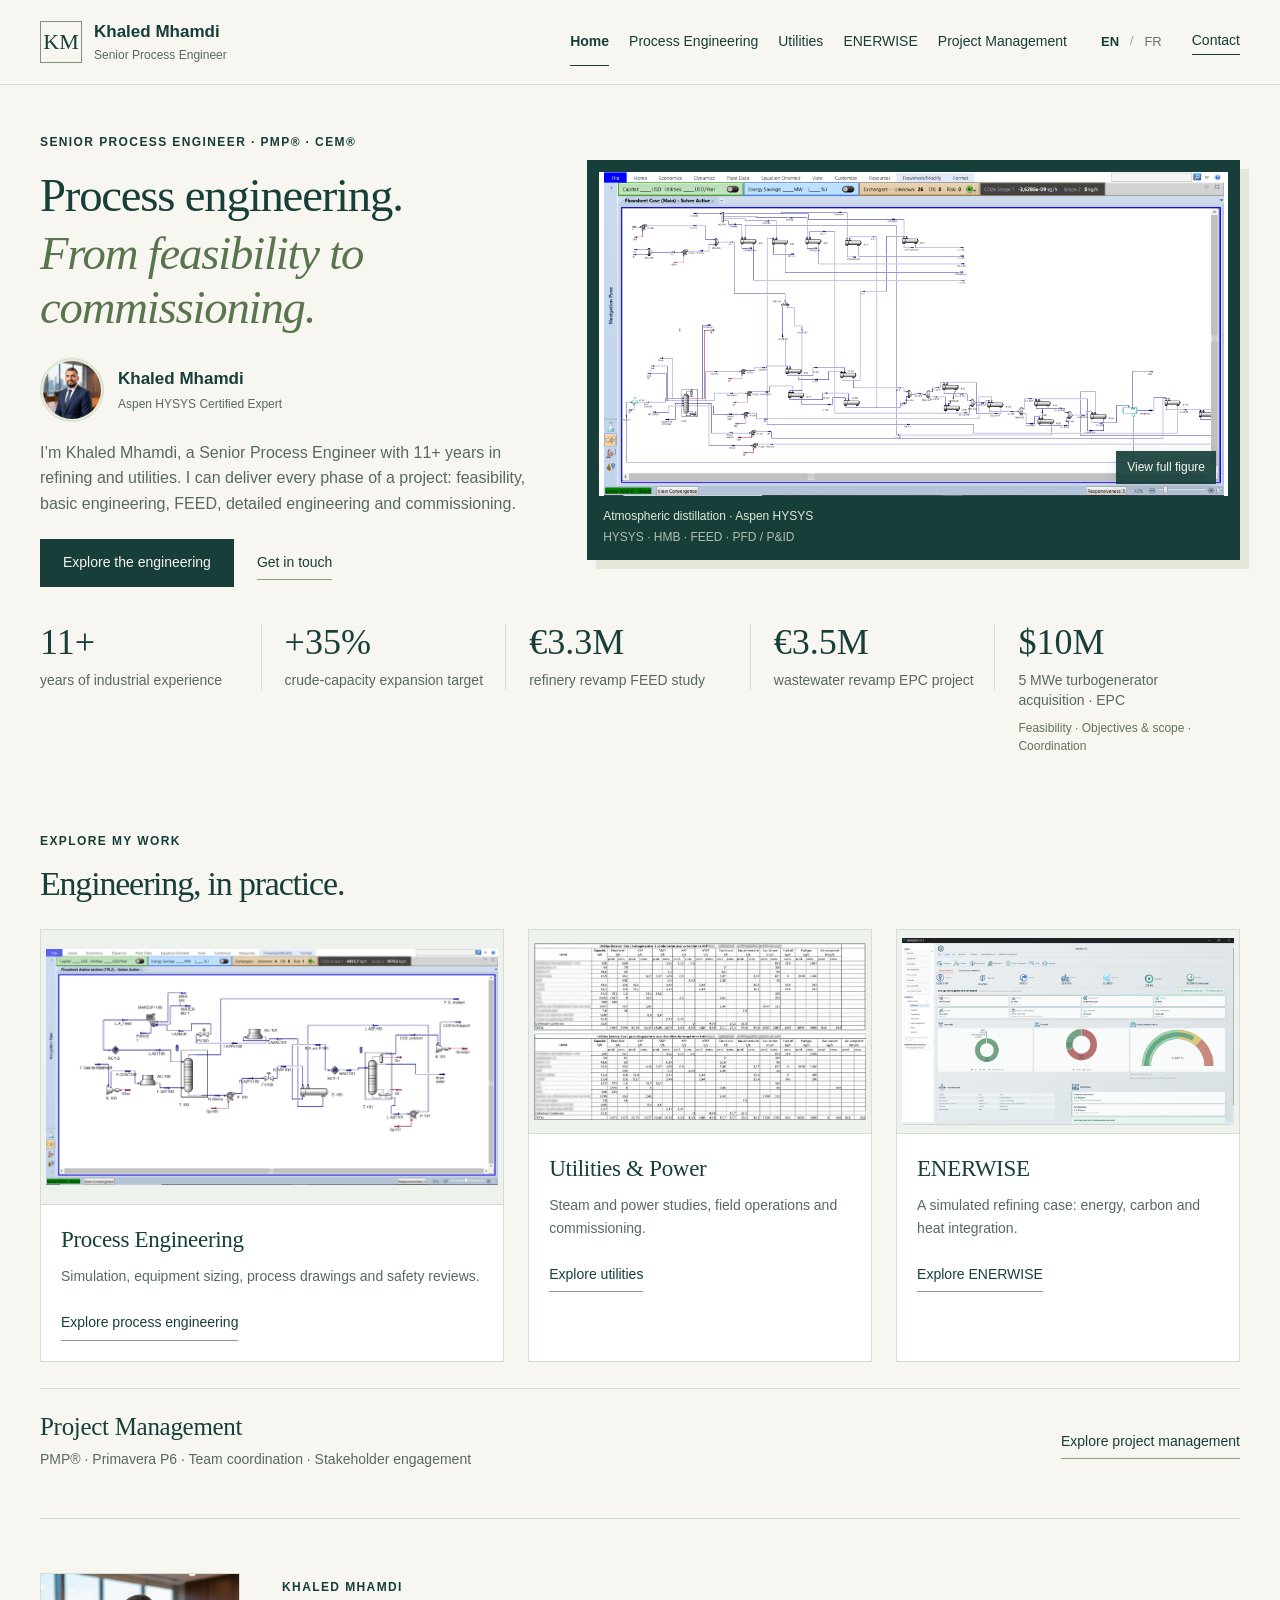
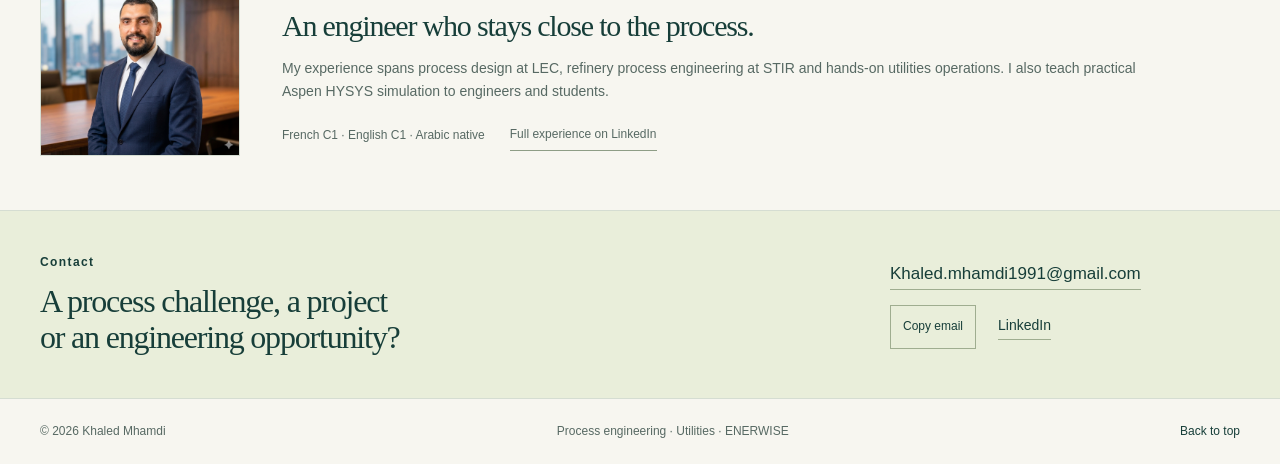
==== commit f20b92f6: "Use www.khaledmhamdi.com for page metadata and sitemap" ====
--- a/index.html
+++ b/index.html
@@ -1,2 +1,2 @@
 <!doctype html>
-<html lang="en"><head><meta charset="utf-8"><meta name="viewport" content="width=device-width, initial-scale=1"><meta name="theme-color" content="#173e39"><title>Khaled Mhamdi | Senior Process Engineer</title><meta name="description" content="Senior Process Engineer with 11+ years in refining and utilities. Feasibility, basic engineering, FEED, detailed engineering and commissioning. Explore the visual portfolio and ENERWISE."><meta property="og:type" content="website"><meta property="og:title" content="Khaled Mhamdi | Senior Process Engineer"><meta property="og:description" content="Senior Process Engineer with 11+ years in refining and utilities. Feasibility, basic engineering, FEED, detailed engineering and commissioning. Explore the visual portfolio and ENERWISE."><meta property="og:url" content="https://khaledmh1991.github.io/"><link rel="canonical" href="https://khaledmh1991.github.io/"><link rel="icon" href="/favicon.svg" type="image/svg+xml"><link rel="stylesheet" href="/styles.css"><script src="/content.js" defer></script><script src="/app.js" defer></script><script type="application/ld+json">{"@context":"https://schema.org","@type":"Person","name":"Khaled Mhamdi","jobTitle":"Senior Process Engineer","email":"Khaled.mhamdi1991@gmail.com","sameAs":["https://www.linkedin.com/in/khaled-mhamdi-pmp%C2%AE-cem%C2%AE-aspen-hysys-expert%C2%AE-0255bb90"],"knowsAbout":["Process engineering","Aspen HYSYS","Equipment sizing","HAZOP","Industrial utilities","Heat integration"]}</script></head><body data-page="home" class="page-home"><a class="skip-link" href="#main" data-i18n="skip">Skip to content</a><header><div class="container header-inner"><a class="brand" href="/" data-page-path="/"><span class="brand-mark">KM</span><span>Khaled Mhamdi<small data-i18n="brandSub">Senior Process Engineer</small></span></a><nav class="desktop-nav" aria-label="Main navigation"><a href="/" data-page-path="/" data-i18n="navHome" aria-current="page" class="current">Home</a><a href="/process-engineering/" data-page-path="/process-engineering/" data-i18n="navProcess">Process Engineering</a><a href="/utilities/" data-page-path="/utilities/" data-i18n="navUtilities">Utilities</a><a href="/enerwise/" data-page-path="/enerwise/">ENERWISE</a><a href="/project-management/" data-page-path="/project-management/" data-i18n="navManagement">Project Management</a></nav><div class="header-actions"><div class="language-switch"><button type="button" data-lang="en" aria-pressed="true" class="active">EN</button><span>/</span><button type="button" data-lang="fr" aria-pressed="false">FR</button></div><a class="header-contact" href="#contact" data-i18n="contact">Contact</a><button class="menu-toggle" type="button" aria-expanded="false" aria-controls="mobile-menu" data-i18n="menu">Menu</button></div></div><nav id="mobile-menu" aria-label="Mobile navigation" hidden><a href="/" data-page-path="/" data-i18n="navHome" aria-current="page" class="current">Home</a><a href="/process-engineering/" data-page-path="/process-engineering/" data-i18n="navProcess">Process Engineering</a><a href="/utilities/" data-page-path="/utilities/" data-i18n="navUtilities">Utilities</a><a href="/enerwise/" data-page-path="/enerwise/">ENERWISE</a><a href="/project-management/" data-page-path="/project-management/" data-i18n="navManagement">Project Management</a><a href="/#about" data-page-path="/#about" data-i18n="navAbout">About</a><a href="#contact" data-i18n="contact">Contact</a></nav></header><main id="main"><section id="home" class="hero container"><div class="home-lead-grid"><div class="hero-top"><div><div class="eyebrow" data-i18n="heroLabel">SENIOR PROCESS ENGINEER · PMP® · CEM®</div><h1 data-i18n-html="heroTitle">Process engineering.<br><em>From feasibility to commissioning.</em></h1></div><div class="hero-side"><div class="hero-person"><img src="/assets/khaled-mhamdi.png" alt="Khaled Mhamdi" width="64" height="64"><div><strong>Khaled Mhamdi</strong><span>Aspen HYSYS Certified Expert</span></div></div><p data-i18n="heroIntro">I’m Khaled Mhamdi, a Senior Process Engineer with 11+ years in refining and utilities. I can deliver every phase of a project: feasibility, basic engineering, FEED, detailed engineering and commissioning.</p><div class="hero-buttons"><a class="button primary" href="/process-engineering/" data-i18n="heroCTA" data-page-path="/process-engineering/">Explore the engineering</a><a class="text-link" href="#contact" data-i18n="heroSecond">Get in touch</a></div></div></div><div class="hero-figure"><button class="figure-open" type="button" data-open="distillation" aria-label="View full atmospheric distillation figure"><img src="/assets/projects/atmospheric-distillation.png" alt="Atmospheric distillation simulation in Aspen HYSYS" width="1920" height="1004" fetchpriority="high"><span class="view-label" data-i18n="openFigure">View full figure</span></button><div class="hero-caption"><span data-i18n="heroFigure">Atmospheric distillation · Aspen HYSYS</span><span>HYSYS · HMB · FEED · PFD / P&amp;ID</span></div></div></div><div class="hero-metrics"><div><strong>11+</strong><span data-i18n="experienceYears">years of industrial experience</span></div><div><strong>+35%</strong><span data-i18n="capacityTarget">crude-capacity expansion target</span></div><div><strong>€3.3M</strong><span data-i18n="refineryFeed">refinery revamp FEED study</span></div><div><strong>€3.5M</strong><span data-i18n="wastewaterEpc">wastewater revamp EPC project</span></div><div class="turbogenerator-highlight"><strong>$10M</strong><span data-i18n="turbogeneratorEpc">5 MWe turbogenerator acquisition · EPC</span><p data-i18n="turbogeneratorScopeShort">Feasibility · Objectives &amp; scope · Coordination</p></div></div></section><section class="container home-work"><div class="section-heading"><div><div class="eyebrow" data-i18n="homeWorkLabel">EXPLORE MY WORK</div><h2 data-i18n="homeWorkTitle">Engineering, in practice.</h2></div></div><div class="path-grid"><article class="path-card path-process"><a href="/process-engineering/" data-page-path="/process-engineering/"><div class="path-visual"><img src="/assets/projects/carbon-capture-amine.png" alt="Process Engineering" width="1920" height="1003" loading="lazy" decoding="async"></div><div class="path-copy"><h3 data-i18n="homeProcessTitle">Process Engineering</h3><p data-i18n="homeProcessDesc">Simulation, equipment sizing, process drawings and safety reviews.</p><span class="text-link" data-i18n="viewProcess">Explore process engineering</span></div></a></article><article class="path-card path-utilities"><a href="/utilities/" data-page-path="/utilities/"><div class="path-visual"><img src="/assets/projects/utilities-scenarios-redacted.png" alt="Utilities &amp; Power" width="1719" height="915" loading="lazy" decoding="async"></div><div class="path-copy"><h3 data-i18n="homeUtilitiesTitle">Utilities &amp; Power</h3><p data-i18n="homeUtilitiesDesc">Steam and power studies, field operations and commissioning.</p><span class="text-link" data-i18n="viewUtilities">Explore utilities</span></div></a></article><article class="path-card path-enerwise"><a href="/enerwise/" data-page-path="/enerwise/"><div class="path-visual"><img src="/assets/enerwise/refinery-energy-dashboard.png" alt="ENERWISE" width="1917" height="1077" loading="lazy" decoding="async"></div><div class="path-copy"><h3 data-i18n="homeEnerwiseTitle">ENERWISE</h3><p data-i18n="homeEnerwiseDesc">A simulated refining case: energy, carbon and heat integration.</p><span class="text-link" data-i18n="viewEnerwise">Explore ENERWISE</span></div></a></article></div><a class="management-path" href="/project-management/" data-page-path="/project-management/"><div><h3 data-i18n="homeManagementTitle">Project Management</h3><p data-i18n="homeManagementDesc">PMP® · Primavera P6 · Team coordination · Stakeholder engagement</p></div><span data-i18n="viewManagement" class="text-link">Explore project management</span></a></section><section id="about" class="container about-section"><img src="/assets/khaled-mhamdi.png" class="about-photo" alt="Khaled Mhamdi" width="1085" height="992" loading="lazy"><div><div class="eyebrow" data-i18n="aboutLabel">KHALED MHAMDI</div><h2 data-i18n="aboutTitle">An engineer who stays close to the process.</h2><p data-i18n="aboutDesc">My experience spans process design at LEC, refinery process engineering at STIR and hands-on utilities operations. I also teach practical Aspen HYSYS simulation to engineers and students.</p><div class="about-footer"><span data-i18n="aboutLanguages">French C1 · English C1 · Arabic native</span><a class="text-link" href="https://www.linkedin.com/in/khaled-mhamdi-pmp%C2%AE-cem%C2%AE-aspen-hysys-expert%C2%AE-0255bb90" target="_blank" rel="noopener noreferrer" data-i18n="linkedin">Full experience on LinkedIn</a></div></div></section><section class="contact-section" id="contact"><div class="container"><div><div class="eyebrow" data-i18n="contact">Contact</div><h2 data-i18n-html="contactTitle">A process challenge, a project<br>or an engineering opportunity?</h2></div><div class="contact-links"><a href="mailto:Khaled.mhamdi1991@gmail.com">Khaled.mhamdi1991@gmail.com</a><button class="copy-email" type="button" data-i18n="emailCopy">Copy email</button><a href="https://www.linkedin.com/in/khaled-mhamdi-pmp%C2%AE-cem%C2%AE-aspen-hysys-expert%C2%AE-0255bb90" target="_blank" rel="noopener noreferrer">LinkedIn</a></div></div></section></main><footer class="container"><span>© <span id="year">2026</span> Khaled Mhamdi</span><span data-i18n="footer">Process engineering · Utilities · ENERWISE</span><a href="#main" data-i18n="top">Back to top</a></footer><dialog id="figure-dialog" aria-labelledby="viewer-title"><div class="viewer-header"><div><span id="viewer-tool"></span><h2 id="viewer-title"></h2></div><button type="button" id="viewer-close" data-i18n="close">Close</button></div><div class="viewer-stage"><img id="viewer-image" alt=""></div><div class="viewer-caption" id="viewer-caption"></div><div class="viewer-controls"><button type="button" id="viewer-prev" data-i18n="previous">Previous</button><span id="viewer-count"></span><button type="button" id="viewer-next" data-i18n="next">Next</button><button type="button" id="viewer-zoom" data-i18n="zoom">Zoom in</button></div></dialog><div id="toast" role="status" aria-live="polite"></div><noscript><p class="container">Enable JavaScript to switch languages and enlarge figures. The page navigation and all project images remain available.</p></noscript></body></html>+<html lang="en"><head><meta charset="utf-8"><meta name="viewport" content="width=device-width, initial-scale=1"><meta name="theme-color" content="#173e39"><title>Khaled Mhamdi | Senior Process Engineer</title><meta name="description" content="Senior Process Engineer with 11+ years in refining and utilities. Feasibility, basic engineering, FEED, detailed engineering and commissioning. Explore the visual portfolio and ENERWISE."><meta property="og:type" content="website"><meta property="og:title" content="Khaled Mhamdi | Senior Process Engineer"><meta property="og:description" content="Senior Process Engineer with 11+ years in refining and utilities. Feasibility, basic engineering, FEED, detailed engineering and commissioning. Explore the visual portfolio and ENERWISE."><meta property="og:url" content="https://www.khaledmhamdi.com/"><link rel="canonical" href="https://www.khaledmhamdi.com/"><link rel="icon" href="/favicon.svg" type="image/svg+xml"><link rel="stylesheet" href="/styles.css"><script src="/content.js" defer></script><script src="/app.js" defer></script><script type="application/ld+json">{"@context":"https://schema.org","@type":"Person","name":"Khaled Mhamdi","jobTitle":"Senior Process Engineer","email":"Khaled.mhamdi1991@gmail.com","sameAs":["https://www.linkedin.com/in/khaled-mhamdi-pmp%C2%AE-cem%C2%AE-aspen-hysys-expert%C2%AE-0255bb90"],"knowsAbout":["Process engineering","Aspen HYSYS","Equipment sizing","HAZOP","Industrial utilities","Heat integration"]}</script></head><body data-page="home" class="page-home"><a class="skip-link" href="#main" data-i18n="skip">Skip to content</a><header><div class="container header-inner"><a class="brand" href="/" data-page-path="/"><span class="brand-mark">KM</span><span>Khaled Mhamdi<small data-i18n="brandSub">Senior Process Engineer</small></span></a><nav class="desktop-nav" aria-label="Main navigation"><a href="/" data-page-path="/" data-i18n="navHome" aria-current="page" class="current">Home</a><a href="/process-engineering/" data-page-path="/process-engineering/" data-i18n="navProcess">Process Engineering</a><a href="/utilities/" data-page-path="/utilities/" data-i18n="navUtilities">Utilities</a><a href="/enerwise/" data-page-path="/enerwise/">ENERWISE</a><a href="/project-management/" data-page-path="/project-management/" data-i18n="navManagement">Project Management</a></nav><div class="header-actions"><div class="language-switch"><button type="button" data-lang="en" aria-pressed="true" class="active">EN</button><span>/</span><button type="button" data-lang="fr" aria-pressed="false">FR</button></div><a class="header-contact" href="#contact" data-i18n="contact">Contact</a><button class="menu-toggle" type="button" aria-expanded="false" aria-controls="mobile-menu" data-i18n="menu">Menu</button></div></div><nav id="mobile-menu" aria-label="Mobile navigation" hidden><a href="/" data-page-path="/" data-i18n="navHome" aria-current="page" class="current">Home</a><a href="/process-engineering/" data-page-path="/process-engineering/" data-i18n="navProcess">Process Engineering</a><a href="/utilities/" data-page-path="/utilities/" data-i18n="navUtilities">Utilities</a><a href="/enerwise/" data-page-path="/enerwise/">ENERWISE</a><a href="/project-management/" data-page-path="/project-management/" data-i18n="navManagement">Project Management</a><a href="/#about" data-page-path="/#about" data-i18n="navAbout">About</a><a href="#contact" data-i18n="contact">Contact</a></nav></header><main id="main"><section id="home" class="hero container"><div class="home-lead-grid"><div class="hero-top"><div><div class="eyebrow" data-i18n="heroLabel">SENIOR PROCESS ENGINEER · PMP® · CEM®</div><h1 data-i18n-html="heroTitle">Process engineering.<br><em>From feasibility to commissioning.</em></h1></div><div class="hero-side"><div class="hero-person"><img src="/assets/khaled-mhamdi.png" alt="Khaled Mhamdi" width="64" height="64"><div><strong>Khaled Mhamdi</strong><span>Aspen HYSYS Certified Expert</span></div></div><p data-i18n="heroIntro">I’m Khaled Mhamdi, a Senior Process Engineer with 11+ years in refining and utilities. I can deliver every phase of a project: feasibility, basic engineering, FEED, detailed engineering and commissioning.</p><div class="hero-buttons"><a class="button primary" href="/process-engineering/" data-i18n="heroCTA" data-page-path="/process-engineering/">Explore the engineering</a><a class="text-link" href="#contact" data-i18n="heroSecond">Get in touch</a></div></div></div><div class="hero-figure"><button class="figure-open" type="button" data-open="distillation" aria-label="View full atmospheric distillation figure"><img src="/assets/projects/atmospheric-distillation.png" alt="Atmospheric distillation simulation in Aspen HYSYS" width="1920" height="1004" fetchpriority="high"><span class="view-label" data-i18n="openFigure">View full figure</span></button><div class="hero-caption"><span data-i18n="heroFigure">Atmospheric distillation · Aspen HYSYS</span><span>HYSYS · HMB · FEED · PFD / P&amp;ID</span></div></div></div><div class="hero-metrics"><div><strong>11+</strong><span data-i18n="experienceYears">years of industrial experience</span></div><div><strong>+35%</strong><span data-i18n="capacityTarget">crude-capacity expansion target</span></div><div><strong>€3.3M</strong><span data-i18n="refineryFeed">refinery revamp FEED study</span></div><div><strong>€3.5M</strong><span data-i18n="wastewaterEpc">wastewater revamp EPC project</span></div><div class="turbogenerator-highlight"><strong>$10M</strong><span data-i18n="turbogeneratorEpc">5 MWe turbogenerator acquisition · EPC</span><p data-i18n="turbogeneratorScopeShort">Feasibility · Objectives &amp; scope · Coordination</p></div></div></section><section class="container home-work"><div class="section-heading"><div><div class="eyebrow" data-i18n="homeWorkLabel">EXPLORE MY WORK</div><h2 data-i18n="homeWorkTitle">Engineering, in practice.</h2></div></div><div class="path-grid"><article class="path-card path-process"><a href="/process-engineering/" data-page-path="/process-engineering/"><div class="path-visual"><img src="/assets/projects/carbon-capture-amine.png" alt="Process Engineering" width="1920" height="1003" loading="lazy" decoding="async"></div><div class="path-copy"><h3 data-i18n="homeProcessTitle">Process Engineering</h3><p data-i18n="homeProcessDesc">Simulation, equipment sizing, process drawings and safety reviews.</p><span class="text-link" data-i18n="viewProcess">Explore process engineering</span></div></a></article><article class="path-card path-utilities"><a href="/utilities/" data-page-path="/utilities/"><div class="path-visual"><img src="/assets/projects/utilities-scenarios-redacted.png" alt="Utilities &amp; Power" width="1719" height="915" loading="lazy" decoding="async"></div><div class="path-copy"><h3 data-i18n="homeUtilitiesTitle">Utilities &amp; Power</h3><p data-i18n="homeUtilitiesDesc">Steam and power studies, field operations and commissioning.</p><span class="text-link" data-i18n="viewUtilities">Explore utilities</span></div></a></article><article class="path-card path-enerwise"><a href="/enerwise/" data-page-path="/enerwise/"><div class="path-visual"><img src="/assets/enerwise/refinery-energy-dashboard.png" alt="ENERWISE" width="1917" height="1077" loading="lazy" decoding="async"></div><div class="path-copy"><h3 data-i18n="homeEnerwiseTitle">ENERWISE</h3><p data-i18n="homeEnerwiseDesc">A simulated refining case: energy, carbon and heat integration.</p><span class="text-link" data-i18n="viewEnerwise">Explore ENERWISE</span></div></a></article></div><a class="management-path" href="/project-management/" data-page-path="/project-management/"><div><h3 data-i18n="homeManagementTitle">Project Management</h3><p data-i18n="homeManagementDesc">PMP® · Primavera P6 · Team coordination · Stakeholder engagement</p></div><span data-i18n="viewManagement" class="text-link">Explore project management</span></a></section><section id="about" class="container about-section"><img src="/assets/khaled-mhamdi.png" class="about-photo" alt="Khaled Mhamdi" width="1085" height="992" loading="lazy"><div><div class="eyebrow" data-i18n="aboutLabel">KHALED MHAMDI</div><h2 data-i18n="aboutTitle">An engineer who stays close to the process.</h2><p data-i18n="aboutDesc">My experience spans process design at LEC, refinery process engineering at STIR and hands-on utilities operations. I also teach practical Aspen HYSYS simulation to engineers and students.</p><div class="about-footer"><span data-i18n="aboutLanguages">French C1 · English C1 · Arabic native</span><a class="text-link" href="https://www.linkedin.com/in/khaled-mhamdi-pmp%C2%AE-cem%C2%AE-aspen-hysys-expert%C2%AE-0255bb90" target="_blank" rel="noopener noreferrer" data-i18n="linkedin">Full experience on LinkedIn</a></div></div></section><section class="contact-section" id="contact"><div class="container"><div><div class="eyebrow" data-i18n="contact">Contact</div><h2 data-i18n-html="contactTitle">A process challenge, a project<br>or an engineering opportunity?</h2></div><div class="contact-links"><a href="mailto:Khaled.mhamdi1991@gmail.com">Khaled.mhamdi1991@gmail.com</a><button class="copy-email" type="button" data-i18n="emailCopy">Copy email</button><a href="https://www.linkedin.com/in/khaled-mhamdi-pmp%C2%AE-cem%C2%AE-aspen-hysys-expert%C2%AE-0255bb90" target="_blank" rel="noopener noreferrer">LinkedIn</a></div></div></section></main><footer class="container"><span>© <span id="year">2026</span> Khaled Mhamdi</span><span data-i18n="footer">Process engineering · Utilities · ENERWISE</span><a href="#main" data-i18n="top">Back to top</a></footer><dialog id="figure-dialog" aria-labelledby="viewer-title"><div class="viewer-header"><div><span id="viewer-tool"></span><h2 id="viewer-title"></h2></div><button type="button" id="viewer-close" data-i18n="close">Close</button></div><div class="viewer-stage"><img id="viewer-image" alt=""></div><div class="viewer-caption" id="viewer-caption"></div><div class="viewer-controls"><button type="button" id="viewer-prev" data-i18n="previous">Previous</button><span id="viewer-count"></span><button type="button" id="viewer-next" data-i18n="next">Next</button><button type="button" id="viewer-zoom" data-i18n="zoom">Zoom in</button></div></dialog><div id="toast" role="status" aria-live="polite"></div><noscript><p class="container">Enable JavaScript to switch languages and enlarge figures. The page navigation and all project images remain available.</p></noscript></body></html>
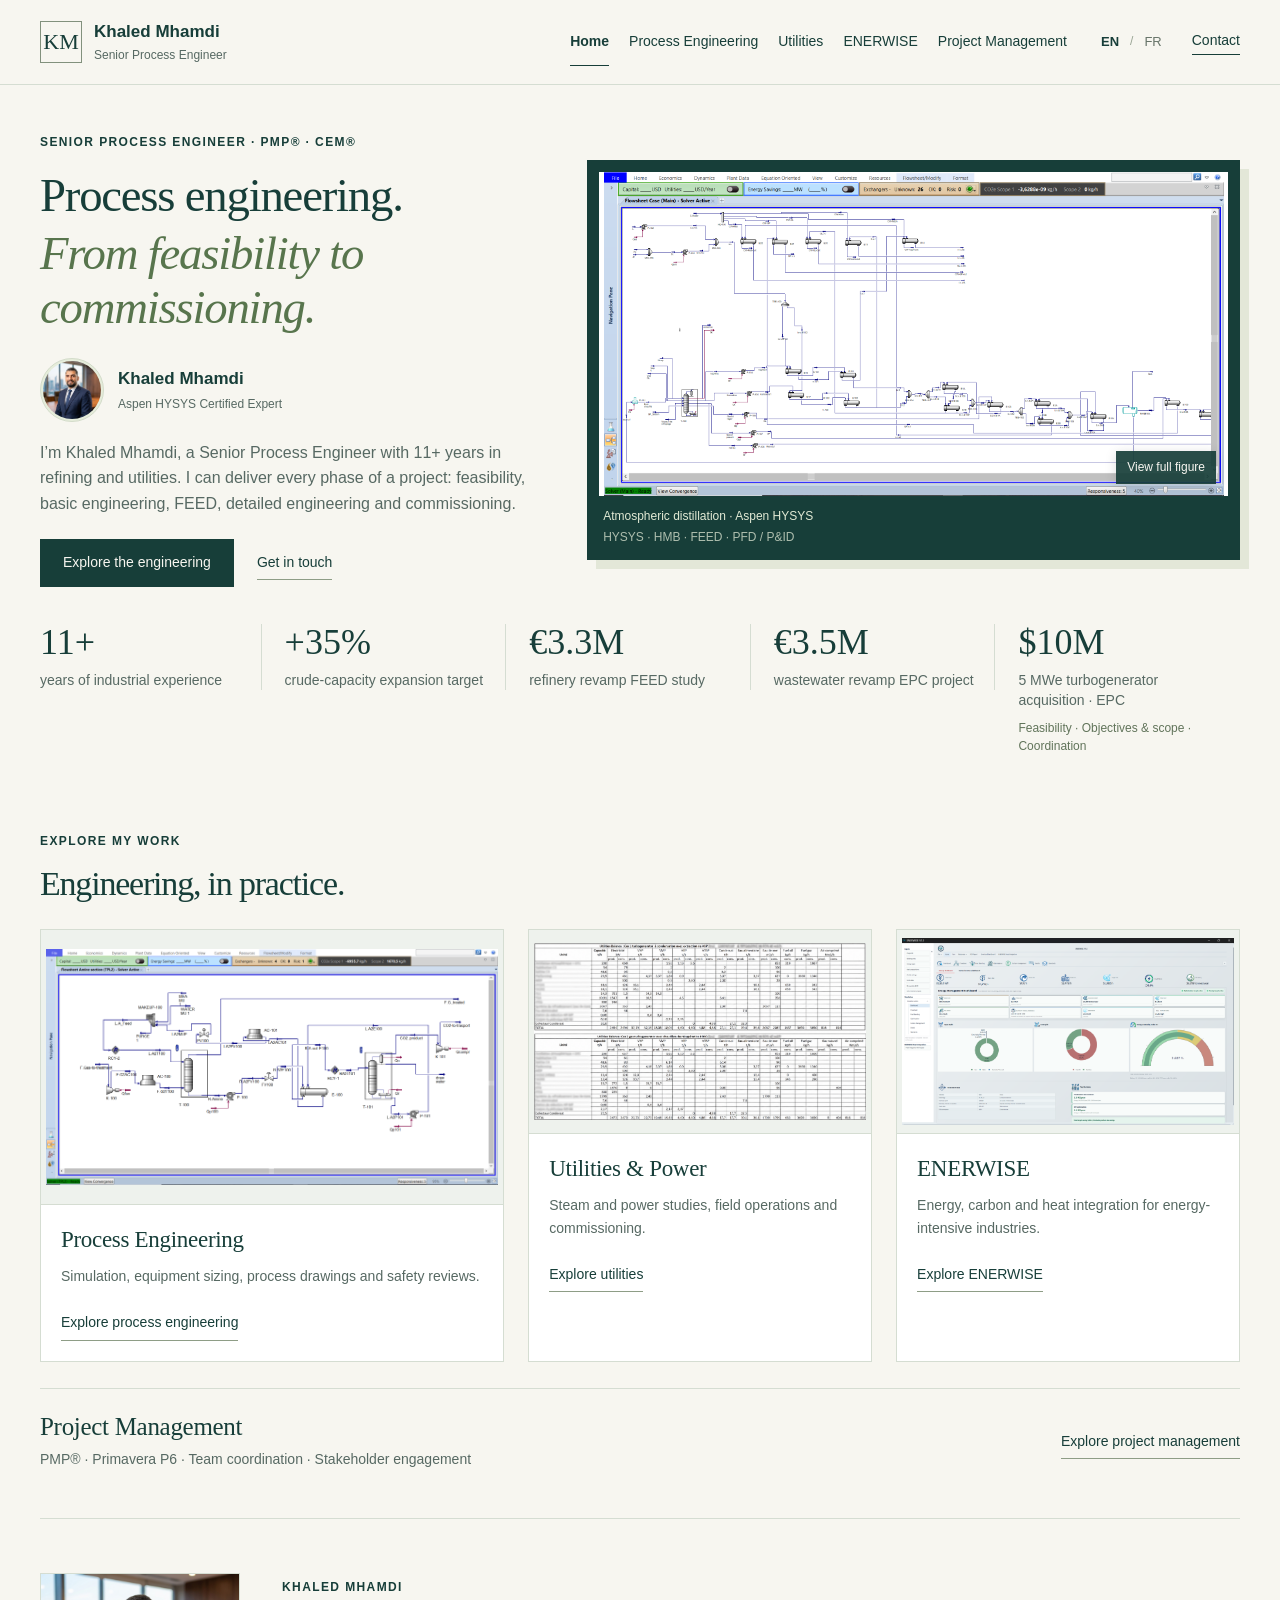
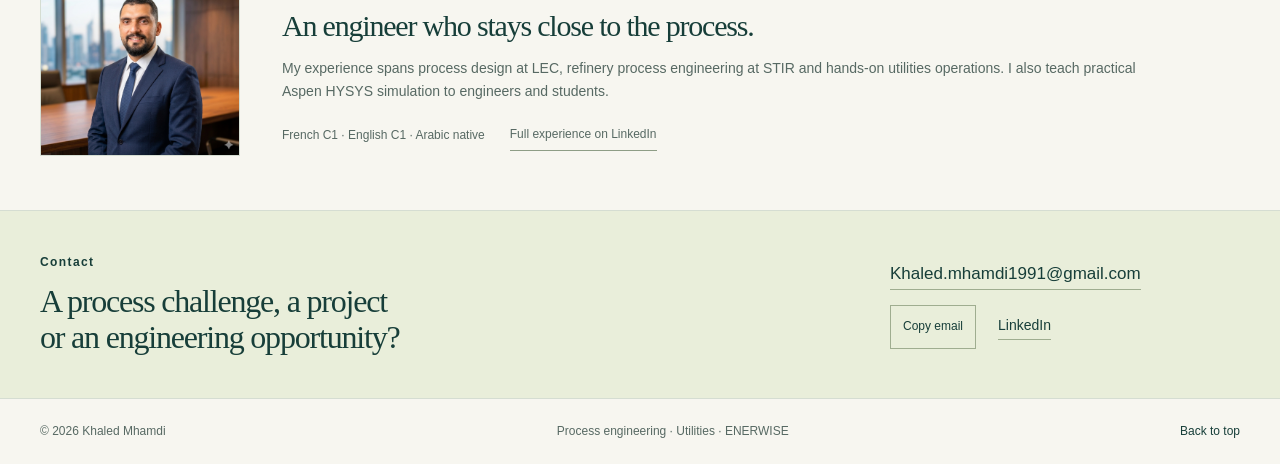
==== commit 4f6c8b64: "Present ENERWISE for energy-intensive industries with a refinery demonstration" ====
--- a/index.html
+++ b/index.html
@@ -1,2 +1,2 @@
 <!doctype html>
-<html lang="en"><head><meta charset="utf-8"><meta name="viewport" content="width=device-width, initial-scale=1"><meta name="theme-color" content="#173e39"><title>Khaled Mhamdi | Senior Process Engineer</title><meta name="description" content="Senior Process Engineer with 11+ years in refining and utilities. Feasibility, basic engineering, FEED, detailed engineering and commissioning. Explore the visual portfolio and ENERWISE."><meta property="og:type" content="website"><meta property="og:title" content="Khaled Mhamdi | Senior Process Engineer"><meta property="og:description" content="Senior Process Engineer with 11+ years in refining and utilities. Feasibility, basic engineering, FEED, detailed engineering and commissioning. Explore the visual portfolio and ENERWISE."><meta property="og:url" content="https://www.khaledmhamdi.com/"><link rel="canonical" href="https://www.khaledmhamdi.com/"><link rel="icon" href="/favicon.svg" type="image/svg+xml"><link rel="stylesheet" href="/styles.css"><script src="/content.js" defer></script><script src="/app.js" defer></script><script type="application/ld+json">{"@context":"https://schema.org","@type":"Person","name":"Khaled Mhamdi","jobTitle":"Senior Process Engineer","email":"Khaled.mhamdi1991@gmail.com","sameAs":["https://www.linkedin.com/in/khaled-mhamdi-pmp%C2%AE-cem%C2%AE-aspen-hysys-expert%C2%AE-0255bb90"],"knowsAbout":["Process engineering","Aspen HYSYS","Equipment sizing","HAZOP","Industrial utilities","Heat integration"]}</script></head><body data-page="home" class="page-home"><a class="skip-link" href="#main" data-i18n="skip">Skip to content</a><header><div class="container header-inner"><a class="brand" href="/" data-page-path="/"><span class="brand-mark">KM</span><span>Khaled Mhamdi<small data-i18n="brandSub">Senior Process Engineer</small></span></a><nav class="desktop-nav" aria-label="Main navigation"><a href="/" data-page-path="/" data-i18n="navHome" aria-current="page" class="current">Home</a><a href="/process-engineering/" data-page-path="/process-engineering/" data-i18n="navProcess">Process Engineering</a><a href="/utilities/" data-page-path="/utilities/" data-i18n="navUtilities">Utilities</a><a href="/enerwise/" data-page-path="/enerwise/">ENERWISE</a><a href="/project-management/" data-page-path="/project-management/" data-i18n="navManagement">Project Management</a></nav><div class="header-actions"><div class="language-switch"><button type="button" data-lang="en" aria-pressed="true" class="active">EN</button><span>/</span><button type="button" data-lang="fr" aria-pressed="false">FR</button></div><a class="header-contact" href="#contact" data-i18n="contact">Contact</a><button class="menu-toggle" type="button" aria-expanded="false" aria-controls="mobile-menu" data-i18n="menu">Menu</button></div></div><nav id="mobile-menu" aria-label="Mobile navigation" hidden><a href="/" data-page-path="/" data-i18n="navHome" aria-current="page" class="current">Home</a><a href="/process-engineering/" data-page-path="/process-engineering/" data-i18n="navProcess">Process Engineering</a><a href="/utilities/" data-page-path="/utilities/" data-i18n="navUtilities">Utilities</a><a href="/enerwise/" data-page-path="/enerwise/">ENERWISE</a><a href="/project-management/" data-page-path="/project-management/" data-i18n="navManagement">Project Management</a><a href="/#about" data-page-path="/#about" data-i18n="navAbout">About</a><a href="#contact" data-i18n="contact">Contact</a></nav></header><main id="main"><section id="home" class="hero container"><div class="home-lead-grid"><div class="hero-top"><div><div class="eyebrow" data-i18n="heroLabel">SENIOR PROCESS ENGINEER · PMP® · CEM®</div><h1 data-i18n-html="heroTitle">Process engineering.<br><em>From feasibility to commissioning.</em></h1></div><div class="hero-side"><div class="hero-person"><img src="/assets/khaled-mhamdi.png" alt="Khaled Mhamdi" width="64" height="64"><div><strong>Khaled Mhamdi</strong><span>Aspen HYSYS Certified Expert</span></div></div><p data-i18n="heroIntro">I’m Khaled Mhamdi, a Senior Process Engineer with 11+ years in refining and utilities. I can deliver every phase of a project: feasibility, basic engineering, FEED, detailed engineering and commissioning.</p><div class="hero-buttons"><a class="button primary" href="/process-engineering/" data-i18n="heroCTA" data-page-path="/process-engineering/">Explore the engineering</a><a class="text-link" href="#contact" data-i18n="heroSecond">Get in touch</a></div></div></div><div class="hero-figure"><button class="figure-open" type="button" data-open="distillation" aria-label="View full atmospheric distillation figure"><img src="/assets/projects/atmospheric-distillation.png" alt="Atmospheric distillation simulation in Aspen HYSYS" width="1920" height="1004" fetchpriority="high"><span class="view-label" data-i18n="openFigure">View full figure</span></button><div class="hero-caption"><span data-i18n="heroFigure">Atmospheric distillation · Aspen HYSYS</span><span>HYSYS · HMB · FEED · PFD / P&amp;ID</span></div></div></div><div class="hero-metrics"><div><strong>11+</strong><span data-i18n="experienceYears">years of industrial experience</span></div><div><strong>+35%</strong><span data-i18n="capacityTarget">crude-capacity expansion target</span></div><div><strong>€3.3M</strong><span data-i18n="refineryFeed">refinery revamp FEED study</span></div><div><strong>€3.5M</strong><span data-i18n="wastewaterEpc">wastewater revamp EPC project</span></div><div class="turbogenerator-highlight"><strong>$10M</strong><span data-i18n="turbogeneratorEpc">5 MWe turbogenerator acquisition · EPC</span><p data-i18n="turbogeneratorScopeShort">Feasibility · Objectives &amp; scope · Coordination</p></div></div></section><section class="container home-work"><div class="section-heading"><div><div class="eyebrow" data-i18n="homeWorkLabel">EXPLORE MY WORK</div><h2 data-i18n="homeWorkTitle">Engineering, in practice.</h2></div></div><div class="path-grid"><article class="path-card path-process"><a href="/process-engineering/" data-page-path="/process-engineering/"><div class="path-visual"><img src="/assets/projects/carbon-capture-amine.png" alt="Process Engineering" width="1920" height="1003" loading="lazy" decoding="async"></div><div class="path-copy"><h3 data-i18n="homeProcessTitle">Process Engineering</h3><p data-i18n="homeProcessDesc">Simulation, equipment sizing, process drawings and safety reviews.</p><span class="text-link" data-i18n="viewProcess">Explore process engineering</span></div></a></article><article class="path-card path-utilities"><a href="/utilities/" data-page-path="/utilities/"><div class="path-visual"><img src="/assets/projects/utilities-scenarios-redacted.png" alt="Utilities &amp; Power" width="1719" height="915" loading="lazy" decoding="async"></div><div class="path-copy"><h3 data-i18n="homeUtilitiesTitle">Utilities &amp; Power</h3><p data-i18n="homeUtilitiesDesc">Steam and power studies, field operations and commissioning.</p><span class="text-link" data-i18n="viewUtilities">Explore utilities</span></div></a></article><article class="path-card path-enerwise"><a href="/enerwise/" data-page-path="/enerwise/"><div class="path-visual"><img src="/assets/enerwise/refinery-energy-dashboard.png" alt="ENERWISE" width="1917" height="1077" loading="lazy" decoding="async"></div><div class="path-copy"><h3 data-i18n="homeEnerwiseTitle">ENERWISE</h3><p data-i18n="homeEnerwiseDesc">A simulated refining case: energy, carbon and heat integration.</p><span class="text-link" data-i18n="viewEnerwise">Explore ENERWISE</span></div></a></article></div><a class="management-path" href="/project-management/" data-page-path="/project-management/"><div><h3 data-i18n="homeManagementTitle">Project Management</h3><p data-i18n="homeManagementDesc">PMP® · Primavera P6 · Team coordination · Stakeholder engagement</p></div><span data-i18n="viewManagement" class="text-link">Explore project management</span></a></section><section id="about" class="container about-section"><img src="/assets/khaled-mhamdi.png" class="about-photo" alt="Khaled Mhamdi" width="1085" height="992" loading="lazy"><div><div class="eyebrow" data-i18n="aboutLabel">KHALED MHAMDI</div><h2 data-i18n="aboutTitle">An engineer who stays close to the process.</h2><p data-i18n="aboutDesc">My experience spans process design at LEC, refinery process engineering at STIR and hands-on utilities operations. I also teach practical Aspen HYSYS simulation to engineers and students.</p><div class="about-footer"><span data-i18n="aboutLanguages">French C1 · English C1 · Arabic native</span><a class="text-link" href="https://www.linkedin.com/in/khaled-mhamdi-pmp%C2%AE-cem%C2%AE-aspen-hysys-expert%C2%AE-0255bb90" target="_blank" rel="noopener noreferrer" data-i18n="linkedin">Full experience on LinkedIn</a></div></div></section><section class="contact-section" id="contact"><div class="container"><div><div class="eyebrow" data-i18n="contact">Contact</div><h2 data-i18n-html="contactTitle">A process challenge, a project<br>or an engineering opportunity?</h2></div><div class="contact-links"><a href="mailto:Khaled.mhamdi1991@gmail.com">Khaled.mhamdi1991@gmail.com</a><button class="copy-email" type="button" data-i18n="emailCopy">Copy email</button><a href="https://www.linkedin.com/in/khaled-mhamdi-pmp%C2%AE-cem%C2%AE-aspen-hysys-expert%C2%AE-0255bb90" target="_blank" rel="noopener noreferrer">LinkedIn</a></div></div></section></main><footer class="container"><span>© <span id="year">2026</span> Khaled Mhamdi</span><span data-i18n="footer">Process engineering · Utilities · ENERWISE</span><a href="#main" data-i18n="top">Back to top</a></footer><dialog id="figure-dialog" aria-labelledby="viewer-title"><div class="viewer-header"><div><span id="viewer-tool"></span><h2 id="viewer-title"></h2></div><button type="button" id="viewer-close" data-i18n="close">Close</button></div><div class="viewer-stage"><img id="viewer-image" alt=""></div><div class="viewer-caption" id="viewer-caption"></div><div class="viewer-controls"><button type="button" id="viewer-prev" data-i18n="previous">Previous</button><span id="viewer-count"></span><button type="button" id="viewer-next" data-i18n="next">Next</button><button type="button" id="viewer-zoom" data-i18n="zoom">Zoom in</button></div></dialog><div id="toast" role="status" aria-live="polite"></div><noscript><p class="container">Enable JavaScript to switch languages and enlarge figures. The page navigation and all project images remain available.</p></noscript></body></html>+<html lang="en"><head><meta charset="utf-8"><meta name="viewport" content="width=device-width, initial-scale=1"><meta name="theme-color" content="#173e39"><title>Khaled Mhamdi | Senior Process Engineer</title><meta name="description" content="Senior Process Engineer with 11+ years in refining and utilities. Feasibility, basic engineering, FEED, detailed engineering and commissioning. Explore the visual portfolio and ENERWISE."><meta property="og:type" content="website"><meta property="og:title" content="Khaled Mhamdi | Senior Process Engineer"><meta property="og:description" content="Senior Process Engineer with 11+ years in refining and utilities. Feasibility, basic engineering, FEED, detailed engineering and commissioning. Explore the visual portfolio and ENERWISE."><meta property="og:url" content="https://www.khaledmhamdi.com/"><link rel="canonical" href="https://www.khaledmhamdi.com/"><link rel="icon" href="/favicon.svg" type="image/svg+xml"><link rel="stylesheet" href="/styles.css"><script src="/content.js" defer></script><script src="/app.js" defer></script><script type="application/ld+json">{"@context":"https://schema.org","@type":"Person","name":"Khaled Mhamdi","jobTitle":"Senior Process Engineer","email":"Khaled.mhamdi1991@gmail.com","sameAs":["https://www.linkedin.com/in/khaled-mhamdi-pmp%C2%AE-cem%C2%AE-aspen-hysys-expert%C2%AE-0255bb90"],"knowsAbout":["Process engineering","Aspen HYSYS","Equipment sizing","HAZOP","Industrial utilities","Heat integration"]}</script></head><body data-page="home" class="page-home"><a class="skip-link" href="#main" data-i18n="skip">Skip to content</a><header><div class="container header-inner"><a class="brand" href="/" data-page-path="/"><span class="brand-mark">KM</span><span>Khaled Mhamdi<small data-i18n="brandSub">Senior Process Engineer</small></span></a><nav class="desktop-nav" aria-label="Main navigation"><a href="/" data-page-path="/" data-i18n="navHome" aria-current="page" class="current">Home</a><a href="/process-engineering/" data-page-path="/process-engineering/" data-i18n="navProcess">Process Engineering</a><a href="/utilities/" data-page-path="/utilities/" data-i18n="navUtilities">Utilities</a><a href="/enerwise/" data-page-path="/enerwise/">ENERWISE</a><a href="/project-management/" data-page-path="/project-management/" data-i18n="navManagement">Project Management</a></nav><div class="header-actions"><div class="language-switch"><button type="button" data-lang="en" aria-pressed="true" class="active">EN</button><span>/</span><button type="button" data-lang="fr" aria-pressed="false">FR</button></div><a class="header-contact" href="#contact" data-i18n="contact">Contact</a><button class="menu-toggle" type="button" aria-expanded="false" aria-controls="mobile-menu" data-i18n="menu">Menu</button></div></div><nav id="mobile-menu" aria-label="Mobile navigation" hidden><a href="/" data-page-path="/" data-i18n="navHome" aria-current="page" class="current">Home</a><a href="/process-engineering/" data-page-path="/process-engineering/" data-i18n="navProcess">Process Engineering</a><a href="/utilities/" data-page-path="/utilities/" data-i18n="navUtilities">Utilities</a><a href="/enerwise/" data-page-path="/enerwise/">ENERWISE</a><a href="/project-management/" data-page-path="/project-management/" data-i18n="navManagement">Project Management</a><a href="/#about" data-page-path="/#about" data-i18n="navAbout">About</a><a href="#contact" data-i18n="contact">Contact</a></nav></header><main id="main"><section id="home" class="hero container"><div class="home-lead-grid"><div class="hero-top"><div><div class="eyebrow" data-i18n="heroLabel">SENIOR PROCESS ENGINEER · PMP® · CEM®</div><h1 data-i18n-html="heroTitle">Process engineering.<br><em>From feasibility to commissioning.</em></h1></div><div class="hero-side"><div class="hero-person"><img src="/assets/khaled-mhamdi.png" alt="Khaled Mhamdi" width="64" height="64"><div><strong>Khaled Mhamdi</strong><span>Aspen HYSYS Certified Expert</span></div></div><p data-i18n="heroIntro">I’m Khaled Mhamdi, a Senior Process Engineer with 11+ years in refining and utilities. I can deliver every phase of a project: feasibility, basic engineering, FEED, detailed engineering and commissioning.</p><div class="hero-buttons"><a class="button primary" href="/process-engineering/" data-i18n="heroCTA" data-page-path="/process-engineering/">Explore the engineering</a><a class="text-link" href="#contact" data-i18n="heroSecond">Get in touch</a></div></div></div><div class="hero-figure"><button class="figure-open" type="button" data-open="distillation" aria-label="View full atmospheric distillation figure"><img src="/assets/projects/atmospheric-distillation.png" alt="Atmospheric distillation simulation in Aspen HYSYS" width="1920" height="1004" fetchpriority="high"><span class="view-label" data-i18n="openFigure">View full figure</span></button><div class="hero-caption"><span data-i18n="heroFigure">Atmospheric distillation · Aspen HYSYS</span><span>HYSYS · HMB · FEED · PFD / P&amp;ID</span></div></div></div><div class="hero-metrics"><div><strong>11+</strong><span data-i18n="experienceYears">years of industrial experience</span></div><div><strong>+35%</strong><span data-i18n="capacityTarget">crude-capacity expansion target</span></div><div><strong>€3.3M</strong><span data-i18n="refineryFeed">refinery revamp FEED study</span></div><div><strong>€3.5M</strong><span data-i18n="wastewaterEpc">wastewater revamp EPC project</span></div><div class="turbogenerator-highlight"><strong>$10M</strong><span data-i18n="turbogeneratorEpc">5 MWe turbogenerator acquisition · EPC</span><p data-i18n="turbogeneratorScopeShort">Feasibility · Objectives &amp; scope · Coordination</p></div></div></section><section class="container home-work"><div class="section-heading"><div><div class="eyebrow" data-i18n="homeWorkLabel">EXPLORE MY WORK</div><h2 data-i18n="homeWorkTitle">Engineering, in practice.</h2></div></div><div class="path-grid"><article class="path-card path-process"><a href="/process-engineering/" data-page-path="/process-engineering/"><div class="path-visual"><img src="/assets/projects/carbon-capture-amine.png" alt="Process Engineering" width="1920" height="1003" loading="lazy" decoding="async"></div><div class="path-copy"><h3 data-i18n="homeProcessTitle">Process Engineering</h3><p data-i18n="homeProcessDesc">Simulation, equipment sizing, process drawings and safety reviews.</p><span class="text-link" data-i18n="viewProcess">Explore process engineering</span></div></a></article><article class="path-card path-utilities"><a href="/utilities/" data-page-path="/utilities/"><div class="path-visual"><img src="/assets/projects/utilities-scenarios-redacted.png" alt="Utilities &amp; Power" width="1719" height="915" loading="lazy" decoding="async"></div><div class="path-copy"><h3 data-i18n="homeUtilitiesTitle">Utilities &amp; Power</h3><p data-i18n="homeUtilitiesDesc">Steam and power studies, field operations and commissioning.</p><span class="text-link" data-i18n="viewUtilities">Explore utilities</span></div></a></article><article class="path-card path-enerwise"><a href="/enerwise/" data-page-path="/enerwise/"><div class="path-visual"><img src="/assets/enerwise/refinery-energy-dashboard.png" alt="ENERWISE" width="1917" height="1077" loading="lazy" decoding="async"></div><div class="path-copy"><h3 data-i18n="homeEnerwiseTitle">ENERWISE</h3><p data-i18n="homeEnerwiseDesc">Energy, carbon and heat integration for energy-intensive industries.</p><span class="text-link" data-i18n="viewEnerwise">Explore ENERWISE</span></div></a></article></div><a class="management-path" href="/project-management/" data-page-path="/project-management/"><div><h3 data-i18n="homeManagementTitle">Project Management</h3><p data-i18n="homeManagementDesc">PMP® · Primavera P6 · Team coordination · Stakeholder engagement</p></div><span data-i18n="viewManagement" class="text-link">Explore project management</span></a></section><section id="about" class="container about-section"><img src="/assets/khaled-mhamdi.png" class="about-photo" alt="Khaled Mhamdi" width="1085" height="992" loading="lazy"><div><div class="eyebrow" data-i18n="aboutLabel">KHALED MHAMDI</div><h2 data-i18n="aboutTitle">An engineer who stays close to the process.</h2><p data-i18n="aboutDesc">My experience spans process design at LEC, refinery process engineering at STIR and hands-on utilities operations. I also teach practical Aspen HYSYS simulation to engineers and students.</p><div class="about-footer"><span data-i18n="aboutLanguages">French C1 · English C1 · Arabic native</span><a class="text-link" href="https://www.linkedin.com/in/khaled-mhamdi-pmp%C2%AE-cem%C2%AE-aspen-hysys-expert%C2%AE-0255bb90" target="_blank" rel="noopener noreferrer" data-i18n="linkedin">Full experience on LinkedIn</a></div></div></section><section class="contact-section" id="contact"><div class="container"><div><div class="eyebrow" data-i18n="contact">Contact</div><h2 data-i18n-html="contactTitle">A process challenge, a project<br>or an engineering opportunity?</h2></div><div class="contact-links"><a href="mailto:Khaled.mhamdi1991@gmail.com">Khaled.mhamdi1991@gmail.com</a><button class="copy-email" type="button" data-i18n="emailCopy">Copy email</button><a href="https://www.linkedin.com/in/khaled-mhamdi-pmp%C2%AE-cem%C2%AE-aspen-hysys-expert%C2%AE-0255bb90" target="_blank" rel="noopener noreferrer">LinkedIn</a></div></div></section></main><footer class="container"><span>© <span id="year">2026</span> Khaled Mhamdi</span><span data-i18n="footer">Process engineering · Utilities · ENERWISE</span><a href="#main" data-i18n="top">Back to top</a></footer><dialog id="figure-dialog" aria-labelledby="viewer-title"><div class="viewer-header"><div><span id="viewer-tool"></span><h2 id="viewer-title"></h2></div><button type="button" id="viewer-close" data-i18n="close">Close</button></div><div class="viewer-stage"><img id="viewer-image" alt=""></div><div class="viewer-caption" id="viewer-caption"></div><div class="viewer-controls"><button type="button" id="viewer-prev" data-i18n="previous">Previous</button><span id="viewer-count"></span><button type="button" id="viewer-next" data-i18n="next">Next</button><button type="button" id="viewer-zoom" data-i18n="zoom">Zoom in</button></div></dialog><div id="toast" role="status" aria-live="polite"></div><noscript><p class="container">Enable JavaScript to switch languages and enlarge figures. The page navigation and all project images remain available.</p></noscript></body></html>
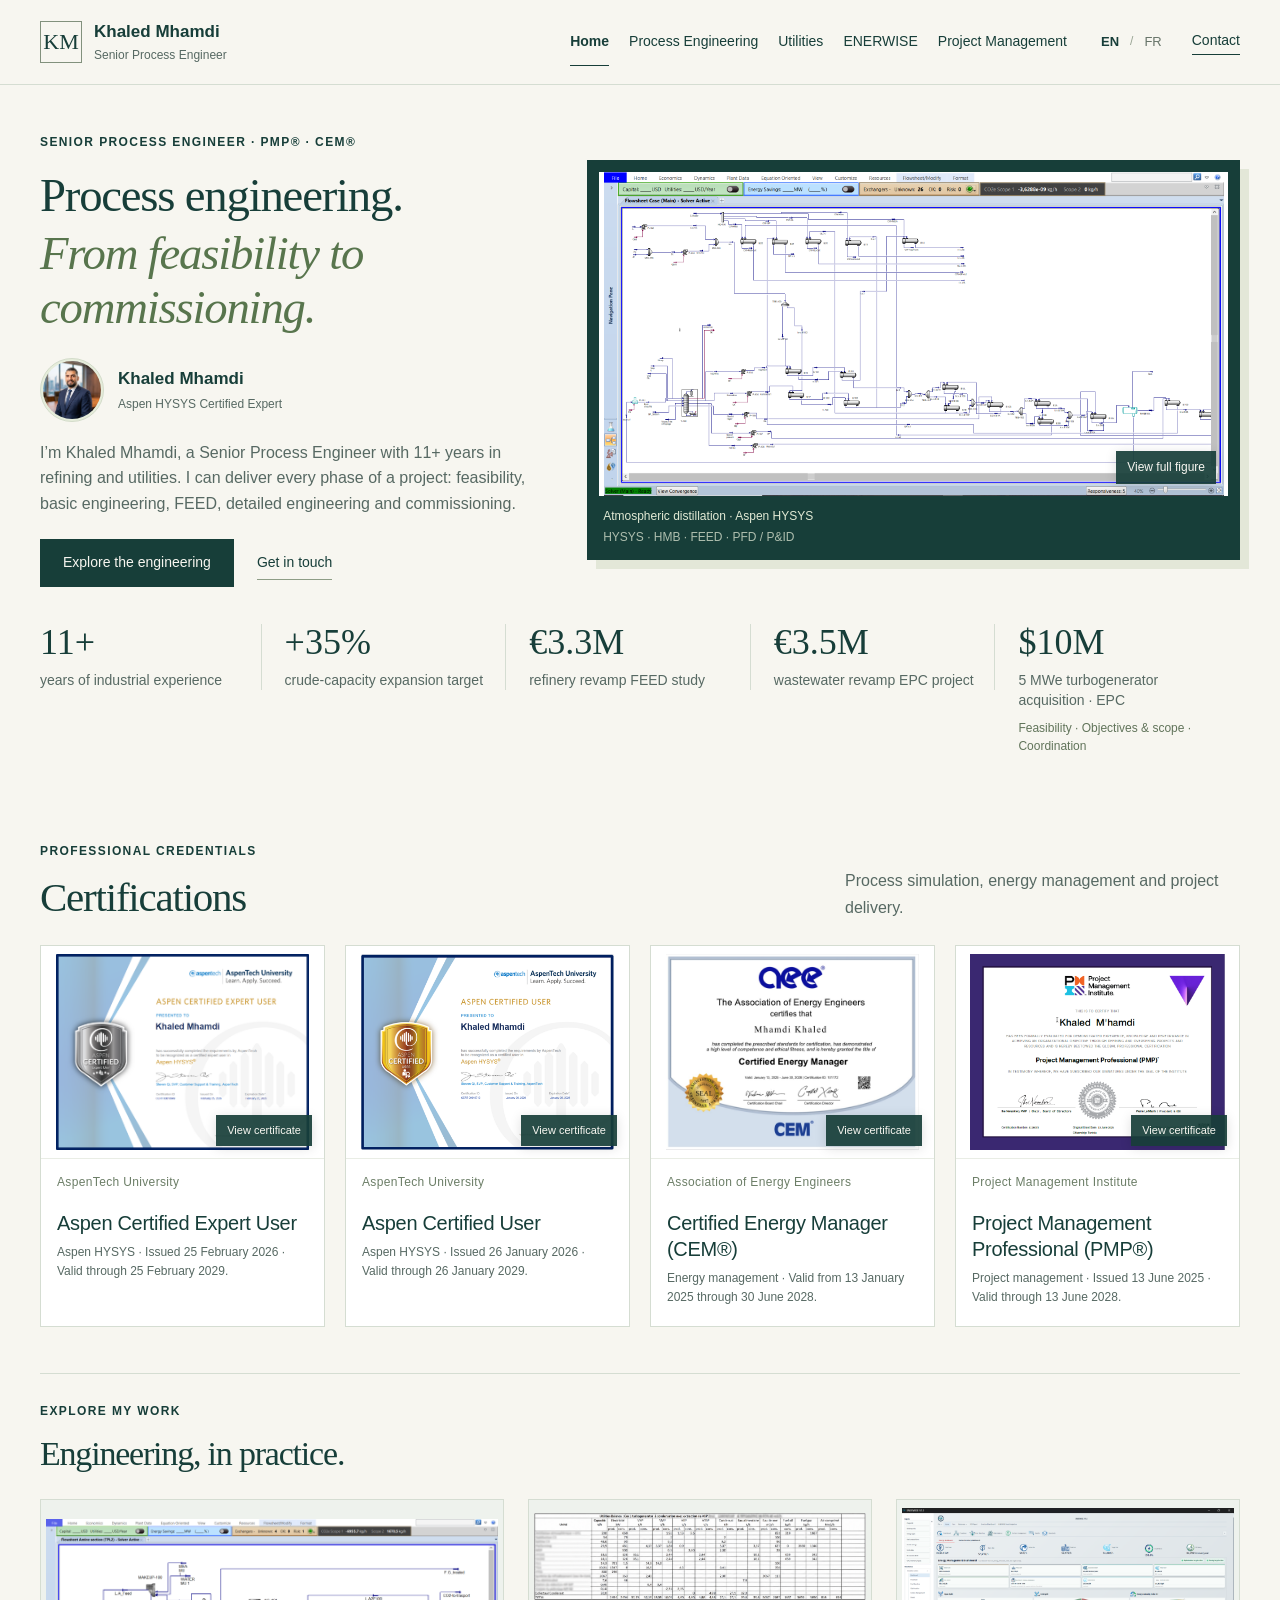
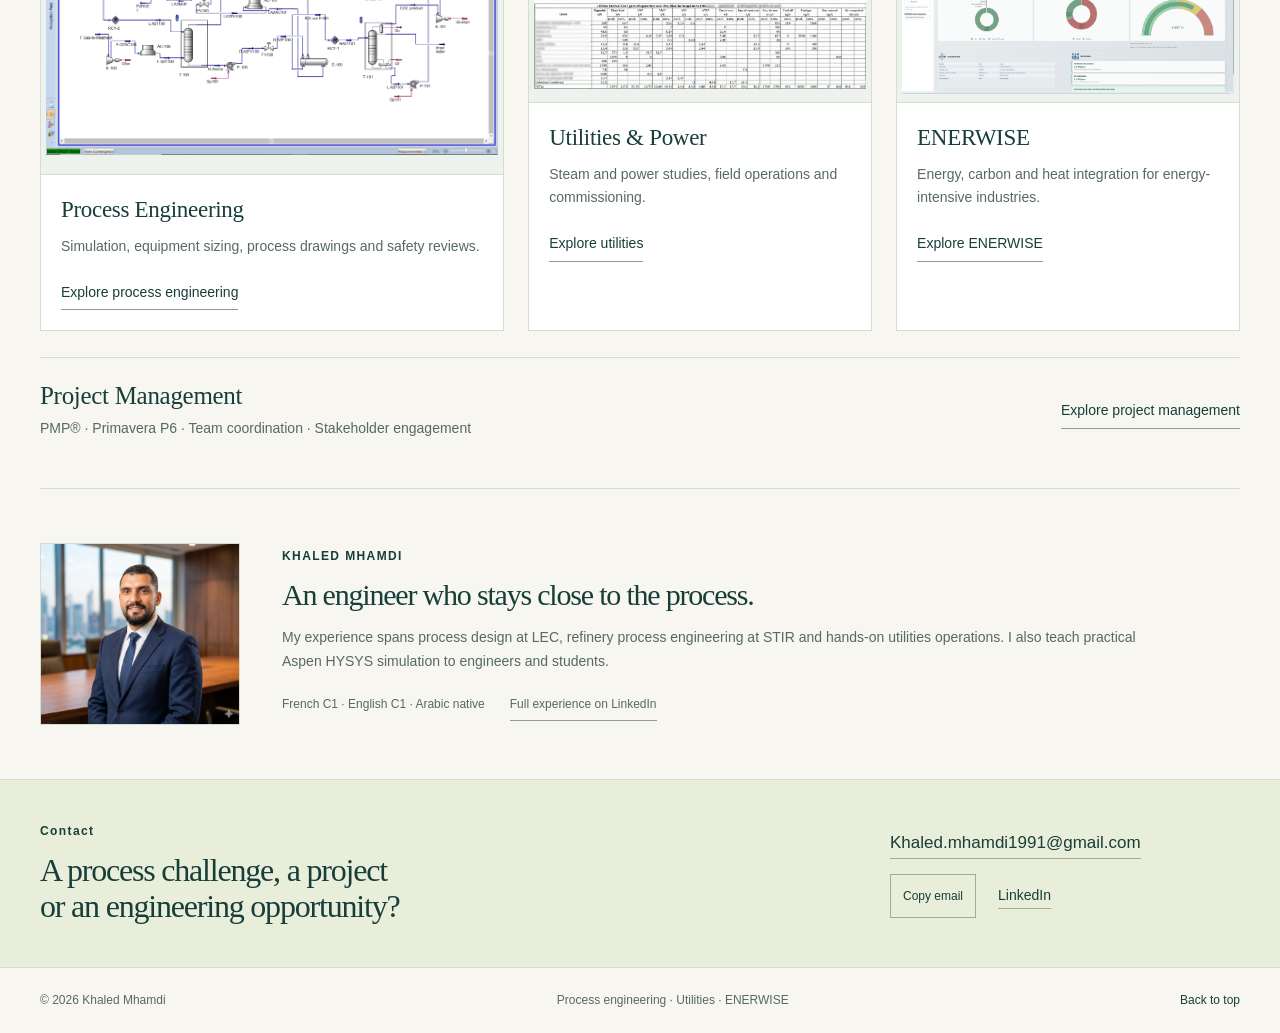
==== commit 9ec0f93f: "Show Aspen HYSYS, CEM and PMP certificates on the home page" ====
--- a/index.html
+++ b/index.html
@@ -1,2 +1,2 @@
 <!doctype html>
-<html lang="en"><head><meta charset="utf-8"><meta name="viewport" content="width=device-width, initial-scale=1"><meta name="theme-color" content="#173e39"><title>Khaled Mhamdi | Senior Process Engineer</title><meta name="description" content="Senior Process Engineer with 11+ years in refining and utilities. Feasibility, basic engineering, FEED, detailed engineering and commissioning. Explore the visual portfolio and ENERWISE."><meta property="og:type" content="website"><meta property="og:title" content="Khaled Mhamdi | Senior Process Engineer"><meta property="og:description" content="Senior Process Engineer with 11+ years in refining and utilities. Feasibility, basic engineering, FEED, detailed engineering and commissioning. Explore the visual portfolio and ENERWISE."><meta property="og:url" content="https://www.khaledmhamdi.com/"><link rel="canonical" href="https://www.khaledmhamdi.com/"><link rel="icon" href="/favicon.svg" type="image/svg+xml"><link rel="stylesheet" href="/styles.css"><script src="/content.js" defer></script><script src="/app.js" defer></script><script type="application/ld+json">{"@context":"https://schema.org","@type":"Person","name":"Khaled Mhamdi","jobTitle":"Senior Process Engineer","email":"Khaled.mhamdi1991@gmail.com","sameAs":["https://www.linkedin.com/in/khaled-mhamdi-pmp%C2%AE-cem%C2%AE-aspen-hysys-expert%C2%AE-0255bb90"],"knowsAbout":["Process engineering","Aspen HYSYS","Equipment sizing","HAZOP","Industrial utilities","Heat integration"]}</script></head><body data-page="home" class="page-home"><a class="skip-link" href="#main" data-i18n="skip">Skip to content</a><header><div class="container header-inner"><a class="brand" href="/" data-page-path="/"><span class="brand-mark">KM</span><span>Khaled Mhamdi<small data-i18n="brandSub">Senior Process Engineer</small></span></a><nav class="desktop-nav" aria-label="Main navigation"><a href="/" data-page-path="/" data-i18n="navHome" aria-current="page" class="current">Home</a><a href="/process-engineering/" data-page-path="/process-engineering/" data-i18n="navProcess">Process Engineering</a><a href="/utilities/" data-page-path="/utilities/" data-i18n="navUtilities">Utilities</a><a href="/enerwise/" data-page-path="/enerwise/">ENERWISE</a><a href="/project-management/" data-page-path="/project-management/" data-i18n="navManagement">Project Management</a></nav><div class="header-actions"><div class="language-switch"><button type="button" data-lang="en" aria-pressed="true" class="active">EN</button><span>/</span><button type="button" data-lang="fr" aria-pressed="false">FR</button></div><a class="header-contact" href="#contact" data-i18n="contact">Contact</a><button class="menu-toggle" type="button" aria-expanded="false" aria-controls="mobile-menu" data-i18n="menu">Menu</button></div></div><nav id="mobile-menu" aria-label="Mobile navigation" hidden><a href="/" data-page-path="/" data-i18n="navHome" aria-current="page" class="current">Home</a><a href="/process-engineering/" data-page-path="/process-engineering/" data-i18n="navProcess">Process Engineering</a><a href="/utilities/" data-page-path="/utilities/" data-i18n="navUtilities">Utilities</a><a href="/enerwise/" data-page-path="/enerwise/">ENERWISE</a><a href="/project-management/" data-page-path="/project-management/" data-i18n="navManagement">Project Management</a><a href="/#about" data-page-path="/#about" data-i18n="navAbout">About</a><a href="#contact" data-i18n="contact">Contact</a></nav></header><main id="main"><section id="home" class="hero container"><div class="home-lead-grid"><div class="hero-top"><div><div class="eyebrow" data-i18n="heroLabel">SENIOR PROCESS ENGINEER · PMP® · CEM®</div><h1 data-i18n-html="heroTitle">Process engineering.<br><em>From feasibility to commissioning.</em></h1></div><div class="hero-side"><div class="hero-person"><img src="/assets/khaled-mhamdi.png" alt="Khaled Mhamdi" width="64" height="64"><div><strong>Khaled Mhamdi</strong><span>Aspen HYSYS Certified Expert</span></div></div><p data-i18n="heroIntro">I’m Khaled Mhamdi, a Senior Process Engineer with 11+ years in refining and utilities. I can deliver every phase of a project: feasibility, basic engineering, FEED, detailed engineering and commissioning.</p><div class="hero-buttons"><a class="button primary" href="/process-engineering/" data-i18n="heroCTA" data-page-path="/process-engineering/">Explore the engineering</a><a class="text-link" href="#contact" data-i18n="heroSecond">Get in touch</a></div></div></div><div class="hero-figure"><button class="figure-open" type="button" data-open="distillation" aria-label="View full atmospheric distillation figure"><img src="/assets/projects/atmospheric-distillation.png" alt="Atmospheric distillation simulation in Aspen HYSYS" width="1920" height="1004" fetchpriority="high"><span class="view-label" data-i18n="openFigure">View full figure</span></button><div class="hero-caption"><span data-i18n="heroFigure">Atmospheric distillation · Aspen HYSYS</span><span>HYSYS · HMB · FEED · PFD / P&amp;ID</span></div></div></div><div class="hero-metrics"><div><strong>11+</strong><span data-i18n="experienceYears">years of industrial experience</span></div><div><strong>+35%</strong><span data-i18n="capacityTarget">crude-capacity expansion target</span></div><div><strong>€3.3M</strong><span data-i18n="refineryFeed">refinery revamp FEED study</span></div><div><strong>€3.5M</strong><span data-i18n="wastewaterEpc">wastewater revamp EPC project</span></div><div class="turbogenerator-highlight"><strong>$10M</strong><span data-i18n="turbogeneratorEpc">5 MWe turbogenerator acquisition · EPC</span><p data-i18n="turbogeneratorScopeShort">Feasibility · Objectives &amp; scope · Coordination</p></div></div></section><section class="container home-work"><div class="section-heading"><div><div class="eyebrow" data-i18n="homeWorkLabel">EXPLORE MY WORK</div><h2 data-i18n="homeWorkTitle">Engineering, in practice.</h2></div></div><div class="path-grid"><article class="path-card path-process"><a href="/process-engineering/" data-page-path="/process-engineering/"><div class="path-visual"><img src="/assets/projects/carbon-capture-amine.png" alt="Process Engineering" width="1920" height="1003" loading="lazy" decoding="async"></div><div class="path-copy"><h3 data-i18n="homeProcessTitle">Process Engineering</h3><p data-i18n="homeProcessDesc">Simulation, equipment sizing, process drawings and safety reviews.</p><span class="text-link" data-i18n="viewProcess">Explore process engineering</span></div></a></article><article class="path-card path-utilities"><a href="/utilities/" data-page-path="/utilities/"><div class="path-visual"><img src="/assets/projects/utilities-scenarios-redacted.png" alt="Utilities &amp; Power" width="1719" height="915" loading="lazy" decoding="async"></div><div class="path-copy"><h3 data-i18n="homeUtilitiesTitle">Utilities &amp; Power</h3><p data-i18n="homeUtilitiesDesc">Steam and power studies, field operations and commissioning.</p><span class="text-link" data-i18n="viewUtilities">Explore utilities</span></div></a></article><article class="path-card path-enerwise"><a href="/enerwise/" data-page-path="/enerwise/"><div class="path-visual"><img src="/assets/enerwise/refinery-energy-dashboard.png" alt="ENERWISE" width="1917" height="1077" loading="lazy" decoding="async"></div><div class="path-copy"><h3 data-i18n="homeEnerwiseTitle">ENERWISE</h3><p data-i18n="homeEnerwiseDesc">Energy, carbon and heat integration for energy-intensive industries.</p><span class="text-link" data-i18n="viewEnerwise">Explore ENERWISE</span></div></a></article></div><a class="management-path" href="/project-management/" data-page-path="/project-management/"><div><h3 data-i18n="homeManagementTitle">Project Management</h3><p data-i18n="homeManagementDesc">PMP® · Primavera P6 · Team coordination · Stakeholder engagement</p></div><span data-i18n="viewManagement" class="text-link">Explore project management</span></a></section><section id="about" class="container about-section"><img src="/assets/khaled-mhamdi.png" class="about-photo" alt="Khaled Mhamdi" width="1085" height="992" loading="lazy"><div><div class="eyebrow" data-i18n="aboutLabel">KHALED MHAMDI</div><h2 data-i18n="aboutTitle">An engineer who stays close to the process.</h2><p data-i18n="aboutDesc">My experience spans process design at LEC, refinery process engineering at STIR and hands-on utilities operations. I also teach practical Aspen HYSYS simulation to engineers and students.</p><div class="about-footer"><span data-i18n="aboutLanguages">French C1 · English C1 · Arabic native</span><a class="text-link" href="https://www.linkedin.com/in/khaled-mhamdi-pmp%C2%AE-cem%C2%AE-aspen-hysys-expert%C2%AE-0255bb90" target="_blank" rel="noopener noreferrer" data-i18n="linkedin">Full experience on LinkedIn</a></div></div></section><section class="contact-section" id="contact"><div class="container"><div><div class="eyebrow" data-i18n="contact">Contact</div><h2 data-i18n-html="contactTitle">A process challenge, a project<br>or an engineering opportunity?</h2></div><div class="contact-links"><a href="mailto:Khaled.mhamdi1991@gmail.com">Khaled.mhamdi1991@gmail.com</a><button class="copy-email" type="button" data-i18n="emailCopy">Copy email</button><a href="https://www.linkedin.com/in/khaled-mhamdi-pmp%C2%AE-cem%C2%AE-aspen-hysys-expert%C2%AE-0255bb90" target="_blank" rel="noopener noreferrer">LinkedIn</a></div></div></section></main><footer class="container"><span>© <span id="year">2026</span> Khaled Mhamdi</span><span data-i18n="footer">Process engineering · Utilities · ENERWISE</span><a href="#main" data-i18n="top">Back to top</a></footer><dialog id="figure-dialog" aria-labelledby="viewer-title"><div class="viewer-header"><div><span id="viewer-tool"></span><h2 id="viewer-title"></h2></div><button type="button" id="viewer-close" data-i18n="close">Close</button></div><div class="viewer-stage"><img id="viewer-image" alt=""></div><div class="viewer-caption" id="viewer-caption"></div><div class="viewer-controls"><button type="button" id="viewer-prev" data-i18n="previous">Previous</button><span id="viewer-count"></span><button type="button" id="viewer-next" data-i18n="next">Next</button><button type="button" id="viewer-zoom" data-i18n="zoom">Zoom in</button></div></dialog><div id="toast" role="status" aria-live="polite"></div><noscript><p class="container">Enable JavaScript to switch languages and enlarge figures. The page navigation and all project images remain available.</p></noscript></body></html>+<html lang="en"><head><meta charset="utf-8"><meta name="viewport" content="width=device-width, initial-scale=1"><meta name="theme-color" content="#173e39"><title>Khaled Mhamdi | Senior Process Engineer</title><meta name="description" content="Senior Process Engineer with 11+ years in refining and utilities. Feasibility, basic engineering, FEED, detailed engineering and commissioning. Explore the visual portfolio and ENERWISE."><meta property="og:type" content="website"><meta property="og:title" content="Khaled Mhamdi | Senior Process Engineer"><meta property="og:description" content="Senior Process Engineer with 11+ years in refining and utilities. Feasibility, basic engineering, FEED, detailed engineering and commissioning. Explore the visual portfolio and ENERWISE."><meta property="og:url" content="https://www.khaledmhamdi.com/"><link rel="canonical" href="https://www.khaledmhamdi.com/"><link rel="icon" href="/favicon.svg" type="image/svg+xml"><link rel="stylesheet" href="/styles.css"><script src="/content.js" defer></script><script src="/app.js" defer></script><script type="application/ld+json">{"@context":"https://schema.org","@type":"Person","name":"Khaled Mhamdi","jobTitle":"Senior Process Engineer","email":"Khaled.mhamdi1991@gmail.com","sameAs":["https://www.linkedin.com/in/khaled-mhamdi-pmp%C2%AE-cem%C2%AE-aspen-hysys-expert%C2%AE-0255bb90"],"knowsAbout":["Process engineering","Aspen HYSYS","Equipment sizing","HAZOP","Industrial utilities","Heat integration"]}</script></head><body data-page="home" class="page-home"><a class="skip-link" href="#main" data-i18n="skip">Skip to content</a><header><div class="container header-inner"><a class="brand" href="/" data-page-path="/"><span class="brand-mark">KM</span><span>Khaled Mhamdi<small data-i18n="brandSub">Senior Process Engineer</small></span></a><nav class="desktop-nav" aria-label="Main navigation"><a href="/" data-page-path="/" data-i18n="navHome" aria-current="page" class="current">Home</a><a href="/process-engineering/" data-page-path="/process-engineering/" data-i18n="navProcess">Process Engineering</a><a href="/utilities/" data-page-path="/utilities/" data-i18n="navUtilities">Utilities</a><a href="/enerwise/" data-page-path="/enerwise/">ENERWISE</a><a href="/project-management/" data-page-path="/project-management/" data-i18n="navManagement">Project Management</a></nav><div class="header-actions"><div class="language-switch"><button type="button" data-lang="en" aria-pressed="true" class="active">EN</button><span>/</span><button type="button" data-lang="fr" aria-pressed="false">FR</button></div><a class="header-contact" href="#contact" data-i18n="contact">Contact</a><button class="menu-toggle" type="button" aria-expanded="false" aria-controls="mobile-menu" data-i18n="menu">Menu</button></div></div><nav id="mobile-menu" aria-label="Mobile navigation" hidden><a href="/" data-page-path="/" data-i18n="navHome" aria-current="page" class="current">Home</a><a href="/process-engineering/" data-page-path="/process-engineering/" data-i18n="navProcess">Process Engineering</a><a href="/utilities/" data-page-path="/utilities/" data-i18n="navUtilities">Utilities</a><a href="/enerwise/" data-page-path="/enerwise/">ENERWISE</a><a href="/project-management/" data-page-path="/project-management/" data-i18n="navManagement">Project Management</a><a href="/#about" data-page-path="/#about" data-i18n="navAbout">About</a><a href="#contact" data-i18n="contact">Contact</a></nav></header><main id="main"><section id="home" class="hero container"><div class="home-lead-grid"><div class="hero-top"><div><div class="eyebrow" data-i18n="heroLabel">SENIOR PROCESS ENGINEER · PMP® · CEM®</div><h1 data-i18n-html="heroTitle">Process engineering.<br><em>From feasibility to commissioning.</em></h1></div><div class="hero-side"><div class="hero-person"><img src="/assets/khaled-mhamdi.png" alt="Khaled Mhamdi" width="64" height="64"><div><strong>Khaled Mhamdi</strong><span>Aspen HYSYS Certified Expert</span></div></div><p data-i18n="heroIntro">I’m Khaled Mhamdi, a Senior Process Engineer with 11+ years in refining and utilities. I can deliver every phase of a project: feasibility, basic engineering, FEED, detailed engineering and commissioning.</p><div class="hero-buttons"><a class="button primary" href="/process-engineering/" data-i18n="heroCTA" data-page-path="/process-engineering/">Explore the engineering</a><a class="text-link" href="#contact" data-i18n="heroSecond">Get in touch</a></div></div></div><div class="hero-figure"><button class="figure-open" type="button" data-open="distillation" aria-label="View full atmospheric distillation figure"><img src="/assets/projects/atmospheric-distillation.png" alt="Atmospheric distillation simulation in Aspen HYSYS" width="1920" height="1004" fetchpriority="high"><span class="view-label" data-i18n="openFigure">View full figure</span></button><div class="hero-caption"><span data-i18n="heroFigure">Atmospheric distillation · Aspen HYSYS</span><span>HYSYS · HMB · FEED · PFD / P&amp;ID</span></div></div></div><div class="hero-metrics"><div><strong>11+</strong><span data-i18n="experienceYears">years of industrial experience</span></div><div><strong>+35%</strong><span data-i18n="capacityTarget">crude-capacity expansion target</span></div><div><strong>€3.3M</strong><span data-i18n="refineryFeed">refinery revamp FEED study</span></div><div><strong>€3.5M</strong><span data-i18n="wastewaterEpc">wastewater revamp EPC project</span></div><div class="turbogenerator-highlight"><strong>$10M</strong><span data-i18n="turbogeneratorEpc">5 MWe turbogenerator acquisition · EPC</span><p data-i18n="turbogeneratorScopeShort">Feasibility · Objectives &amp; scope · Coordination</p></div></div></section><section id="certifications" class="container certifications-section" aria-labelledby="certifications-title"><div class="section-heading"><div><div class="eyebrow" data-i18n="certificationsLabel">PROFESSIONAL CREDENTIALS</div><h2 id="certifications-title" data-i18n="certificationsTitle">Certifications</h2></div><p data-i18n="certificationsIntro">Process simulation, energy management and project delivery.</p></div><div class="certifications-grid"><figure class="figure-card certificate-card" data-figure-id="certificate-aceu"><button class="figure-open" type="button" data-open="certificate-aceu" aria-label="View certificate: Aspen Certified Expert User"><img src="/assets/certificates/aspen-hysys-expert-user.png" alt="Aspen Certified Expert User certificate awarded to Khaled Mhamdi" width="1137" height="879" loading="lazy" decoding="async"><span class="view-label" data-i18n="viewCertificate">View certificate</span></button><figcaption><div class="figure-meta">AspenTech University</div><h3 data-figure-title="certificate-aceu">Aspen Certified Expert User</h3><p data-figure-caption="certificate-aceu">Aspen HYSYS · Issued 25 February 2026 · Valid through 25 February 2029.</p></figcaption></figure><figure class="figure-card certificate-card" data-figure-id="certificate-acu"><button class="figure-open" type="button" data-open="certificate-acu" aria-label="View certificate: Aspen Certified User"><img src="/assets/certificates/aspen-hysys-certified-user.png" alt="Aspen Certified User certificate awarded to Khaled Mhamdi" width="954" height="740" loading="lazy" decoding="async"><span class="view-label" data-i18n="viewCertificate">View certificate</span></button><figcaption><div class="figure-meta">AspenTech University</div><h3 data-figure-title="certificate-acu">Aspen Certified User</h3><p data-figure-caption="certificate-acu">Aspen HYSYS · Issued 26 January 2026 · Valid through 26 January 2029.</p></figcaption></figure><figure class="figure-card certificate-card" data-figure-id="certificate-cem"><button class="figure-open" type="button" data-open="certificate-cem" aria-label="View certificate: Certified Energy Manager (CEM®)"><img src="/assets/certificates/certified-energy-manager.jpg" alt="Certified Energy Manager (CEM®) certificate awarded to Khaled Mhamdi" width="1244" height="968" loading="lazy" decoding="async"><span class="view-label" data-i18n="viewCertificate">View certificate</span></button><figcaption><div class="figure-meta">Association of Energy Engineers</div><h3 data-figure-title="certificate-cem">Certified Energy Manager (CEM®)</h3><p data-figure-caption="certificate-cem">Energy management · Valid from 13 January 2025 through 30 June 2028.</p></figcaption></figure><figure class="figure-card certificate-card" data-figure-id="certificate-pmp"><button class="figure-open" type="button" data-open="certificate-pmp" aria-label="View certificate: Project Management Professional (PMP®)"><img src="/assets/certificates/project-management-professional.png" alt="Project Management Professional (PMP®) certificate awarded to Khaled Mhamdi" width="824" height="636" loading="lazy" decoding="async"><span class="view-label" data-i18n="viewCertificate">View certificate</span></button><figcaption><div class="figure-meta">Project Management Institute</div><h3 data-figure-title="certificate-pmp">Project Management Professional (PMP®)</h3><p data-figure-caption="certificate-pmp">Project management · Issued 13 June 2025 · Valid through 13 June 2028.</p></figcaption></figure></div></section><section class="container home-work"><div class="section-heading"><div><div class="eyebrow" data-i18n="homeWorkLabel">EXPLORE MY WORK</div><h2 data-i18n="homeWorkTitle">Engineering, in practice.</h2></div></div><div class="path-grid"><article class="path-card path-process"><a href="/process-engineering/" data-page-path="/process-engineering/"><div class="path-visual"><img src="/assets/projects/carbon-capture-amine.png" alt="Process Engineering" width="1920" height="1003" loading="lazy" decoding="async"></div><div class="path-copy"><h3 data-i18n="homeProcessTitle">Process Engineering</h3><p data-i18n="homeProcessDesc">Simulation, equipment sizing, process drawings and safety reviews.</p><span class="text-link" data-i18n="viewProcess">Explore process engineering</span></div></a></article><article class="path-card path-utilities"><a href="/utilities/" data-page-path="/utilities/"><div class="path-visual"><img src="/assets/projects/utilities-scenarios-redacted.png" alt="Utilities &amp; Power" width="1719" height="915" loading="lazy" decoding="async"></div><div class="path-copy"><h3 data-i18n="homeUtilitiesTitle">Utilities &amp; Power</h3><p data-i18n="homeUtilitiesDesc">Steam and power studies, field operations and commissioning.</p><span class="text-link" data-i18n="viewUtilities">Explore utilities</span></div></a></article><article class="path-card path-enerwise"><a href="/enerwise/" data-page-path="/enerwise/"><div class="path-visual"><img src="/assets/enerwise/refinery-energy-dashboard.png" alt="ENERWISE" width="1917" height="1077" loading="lazy" decoding="async"></div><div class="path-copy"><h3 data-i18n="homeEnerwiseTitle">ENERWISE</h3><p data-i18n="homeEnerwiseDesc">Energy, carbon and heat integration for energy-intensive industries.</p><span class="text-link" data-i18n="viewEnerwise">Explore ENERWISE</span></div></a></article></div><a class="management-path" href="/project-management/" data-page-path="/project-management/"><div><h3 data-i18n="homeManagementTitle">Project Management</h3><p data-i18n="homeManagementDesc">PMP® · Primavera P6 · Team coordination · Stakeholder engagement</p></div><span data-i18n="viewManagement" class="text-link">Explore project management</span></a></section><section id="about" class="container about-section"><img src="/assets/khaled-mhamdi.png" class="about-photo" alt="Khaled Mhamdi" width="1085" height="992" loading="lazy"><div><div class="eyebrow" data-i18n="aboutLabel">KHALED MHAMDI</div><h2 data-i18n="aboutTitle">An engineer who stays close to the process.</h2><p data-i18n="aboutDesc">My experience spans process design at LEC, refinery process engineering at STIR and hands-on utilities operations. I also teach practical Aspen HYSYS simulation to engineers and students.</p><div class="about-footer"><span data-i18n="aboutLanguages">French C1 · English C1 · Arabic native</span><a class="text-link" href="https://www.linkedin.com/in/khaled-mhamdi-pmp%C2%AE-cem%C2%AE-aspen-hysys-expert%C2%AE-0255bb90" target="_blank" rel="noopener noreferrer" data-i18n="linkedin">Full experience on LinkedIn</a></div></div></section><section class="contact-section" id="contact"><div class="container"><div><div class="eyebrow" data-i18n="contact">Contact</div><h2 data-i18n-html="contactTitle">A process challenge, a project<br>or an engineering opportunity?</h2></div><div class="contact-links"><a href="mailto:Khaled.mhamdi1991@gmail.com">Khaled.mhamdi1991@gmail.com</a><button class="copy-email" type="button" data-i18n="emailCopy">Copy email</button><a href="https://www.linkedin.com/in/khaled-mhamdi-pmp%C2%AE-cem%C2%AE-aspen-hysys-expert%C2%AE-0255bb90" target="_blank" rel="noopener noreferrer">LinkedIn</a></div></div></section></main><footer class="container"><span>© <span id="year">2026</span> Khaled Mhamdi</span><span data-i18n="footer">Process engineering · Utilities · ENERWISE</span><a href="#main" data-i18n="top">Back to top</a></footer><dialog id="figure-dialog" aria-labelledby="viewer-title"><div class="viewer-header"><div><span id="viewer-tool"></span><h2 id="viewer-title"></h2></div><button type="button" id="viewer-close" data-i18n="close">Close</button></div><div class="viewer-stage"><img id="viewer-image" alt=""></div><div class="viewer-caption" id="viewer-caption"></div><div class="viewer-controls"><button type="button" id="viewer-prev" data-i18n="previous">Previous</button><span id="viewer-count"></span><button type="button" id="viewer-next" data-i18n="next">Next</button><button type="button" id="viewer-zoom" data-i18n="zoom">Zoom in</button></div></dialog><div id="toast" role="status" aria-live="polite"></div><noscript><p class="container">Enable JavaScript to switch languages and enlarge figures. The page navigation and all project images remain available.</p></noscript></body></html>
--- a/styles.css
+++ b/styles.css
@@ -37,3 +37,7 @@
 @media print{.management-hero{grid-template-columns:1fr 1.5fr}.management-skills-grid{grid-template-columns:repeat(3,minmax(0,1fr))}.management-project,.management-skills-grid article{break-inside:avoid}}
 
 .standards-band{display:flex;align-items:center;justify-content:space-between;gap:24px;padding:21px 0;margin:-5px 0 32px;border-block:1px solid var(--line)}.standards-band h2{font:22px/1.35 var(--serif);max-width:390px}.standards-band ul{display:flex;flex-wrap:wrap;gap:10px;list-style:none;padding:0;margin:0}.standards-band li{font-size:14px;line-height:1.5;border:1px solid #a6b699;padding:7px 14px;white-space:nowrap}.page-utilities .standards-band{border-color:#58726a}.page-utilities .standards-band li{border-color:#789085}@media(max-width:700px){.standards-band{display:block;padding:19px 0;margin-bottom:25px}.standards-band h2{font-size:23px;max-width:none}.standards-band ul{margin-top:15px;gap:9px}.standards-band li{font-size:14px;padding:7px 13px}}
+
+.enerwise-workflow{margin:0 0 36px}.enerwise-workflow .figure-open{aspect-ratio:1497/806;background:#fff;padding:0}
+
+.certifications-section{padding-block:38px 46px;border-bottom:1px solid var(--line);scroll-margin-top:100px}.certifications-grid{display:grid;grid-template-columns:repeat(4,minmax(0,1fr));gap:20px}.certificate-card .figure-open{aspect-ratio:4/3;padding:8px;background:#fff}.certificate-card h3{font-size:20px;line-height:1.3}.certificate-card .figure-meta{min-height:32px}.certificate-card figcaption{padding:14px 16px 18px}.certificate-card figcaption p{font-size:12px;line-height:1.6}.certificate-card .view-label{font-size:11px}.certifications-section .section-heading{margin-bottom:24px}@media(max-width:1000px){.certifications-grid{grid-template-columns:repeat(2,minmax(0,1fr));gap:22px}}@media(max-width:500px){.certifications-section{padding-block:30px 34px}.certifications-grid{grid-template-columns:1fr;gap:22px}.certificate-card h3{font-size:23px}.certificate-card .figure-meta{min-height:0}}
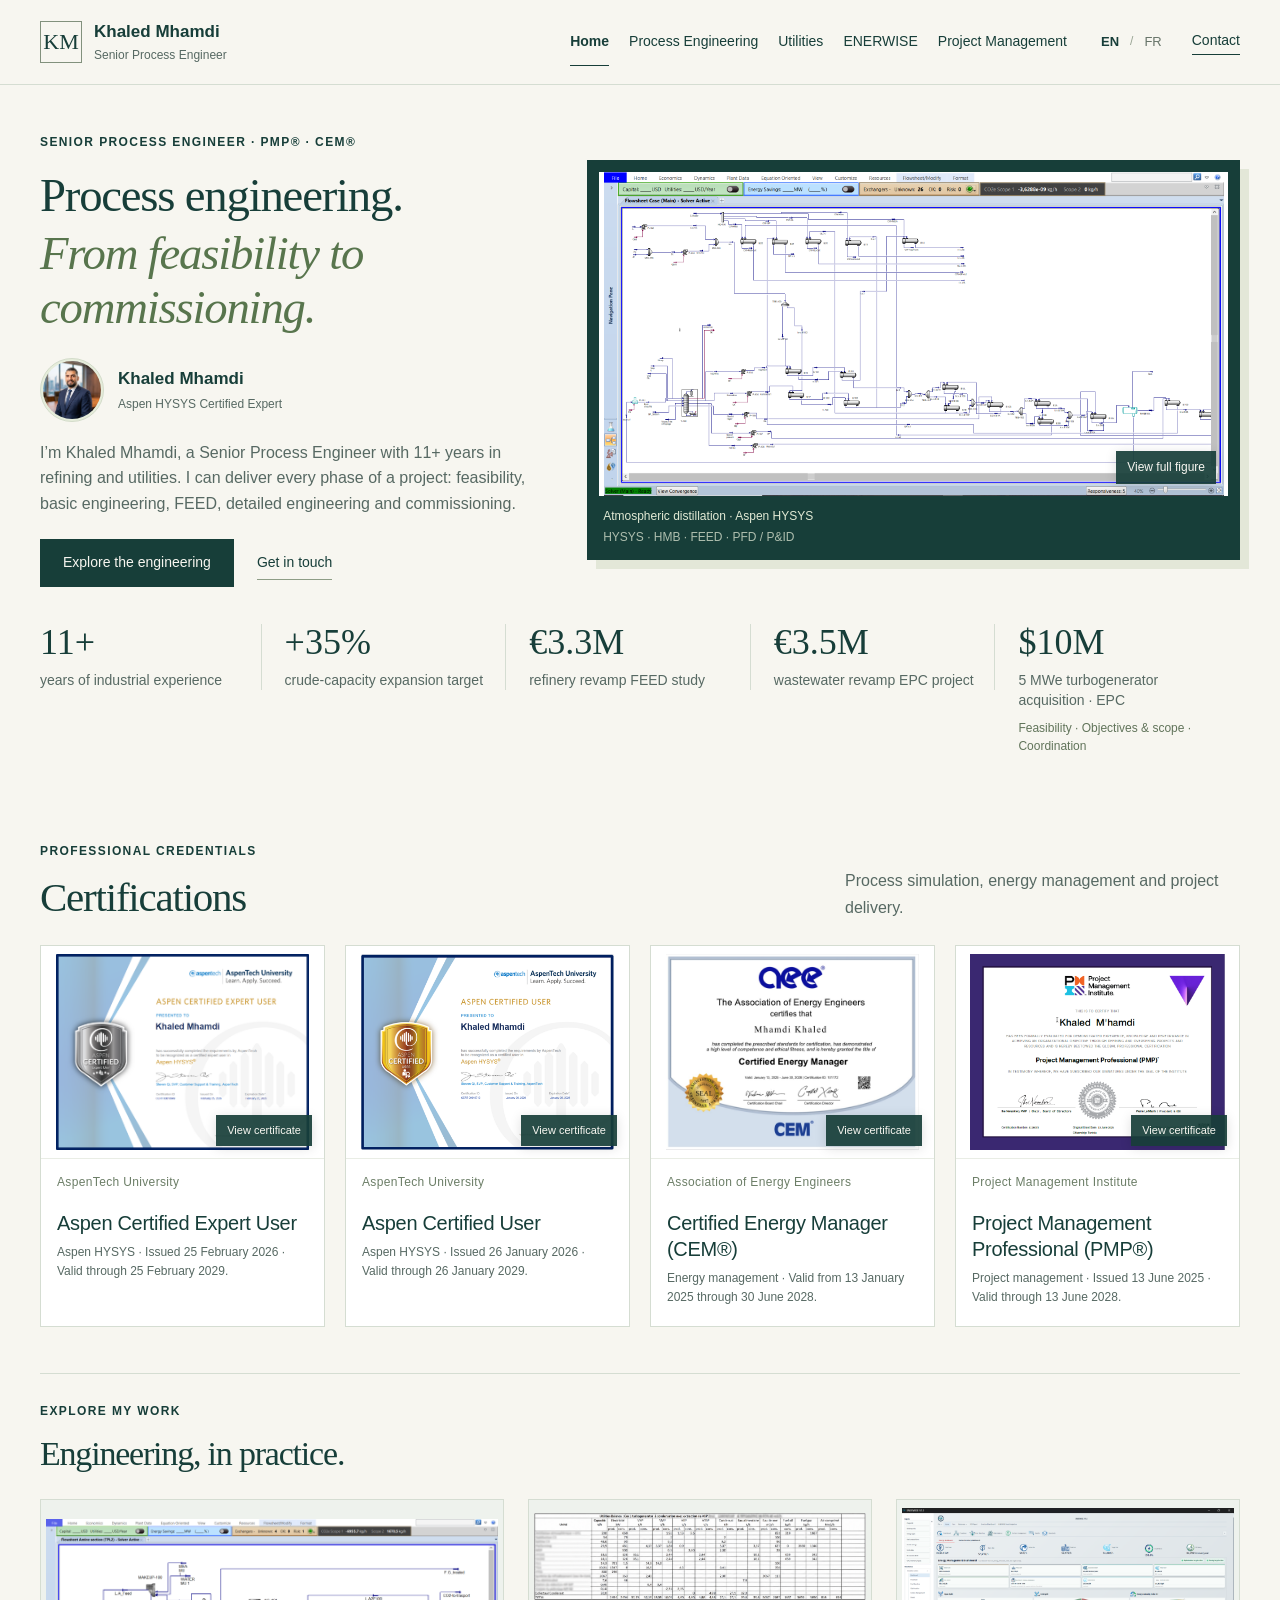
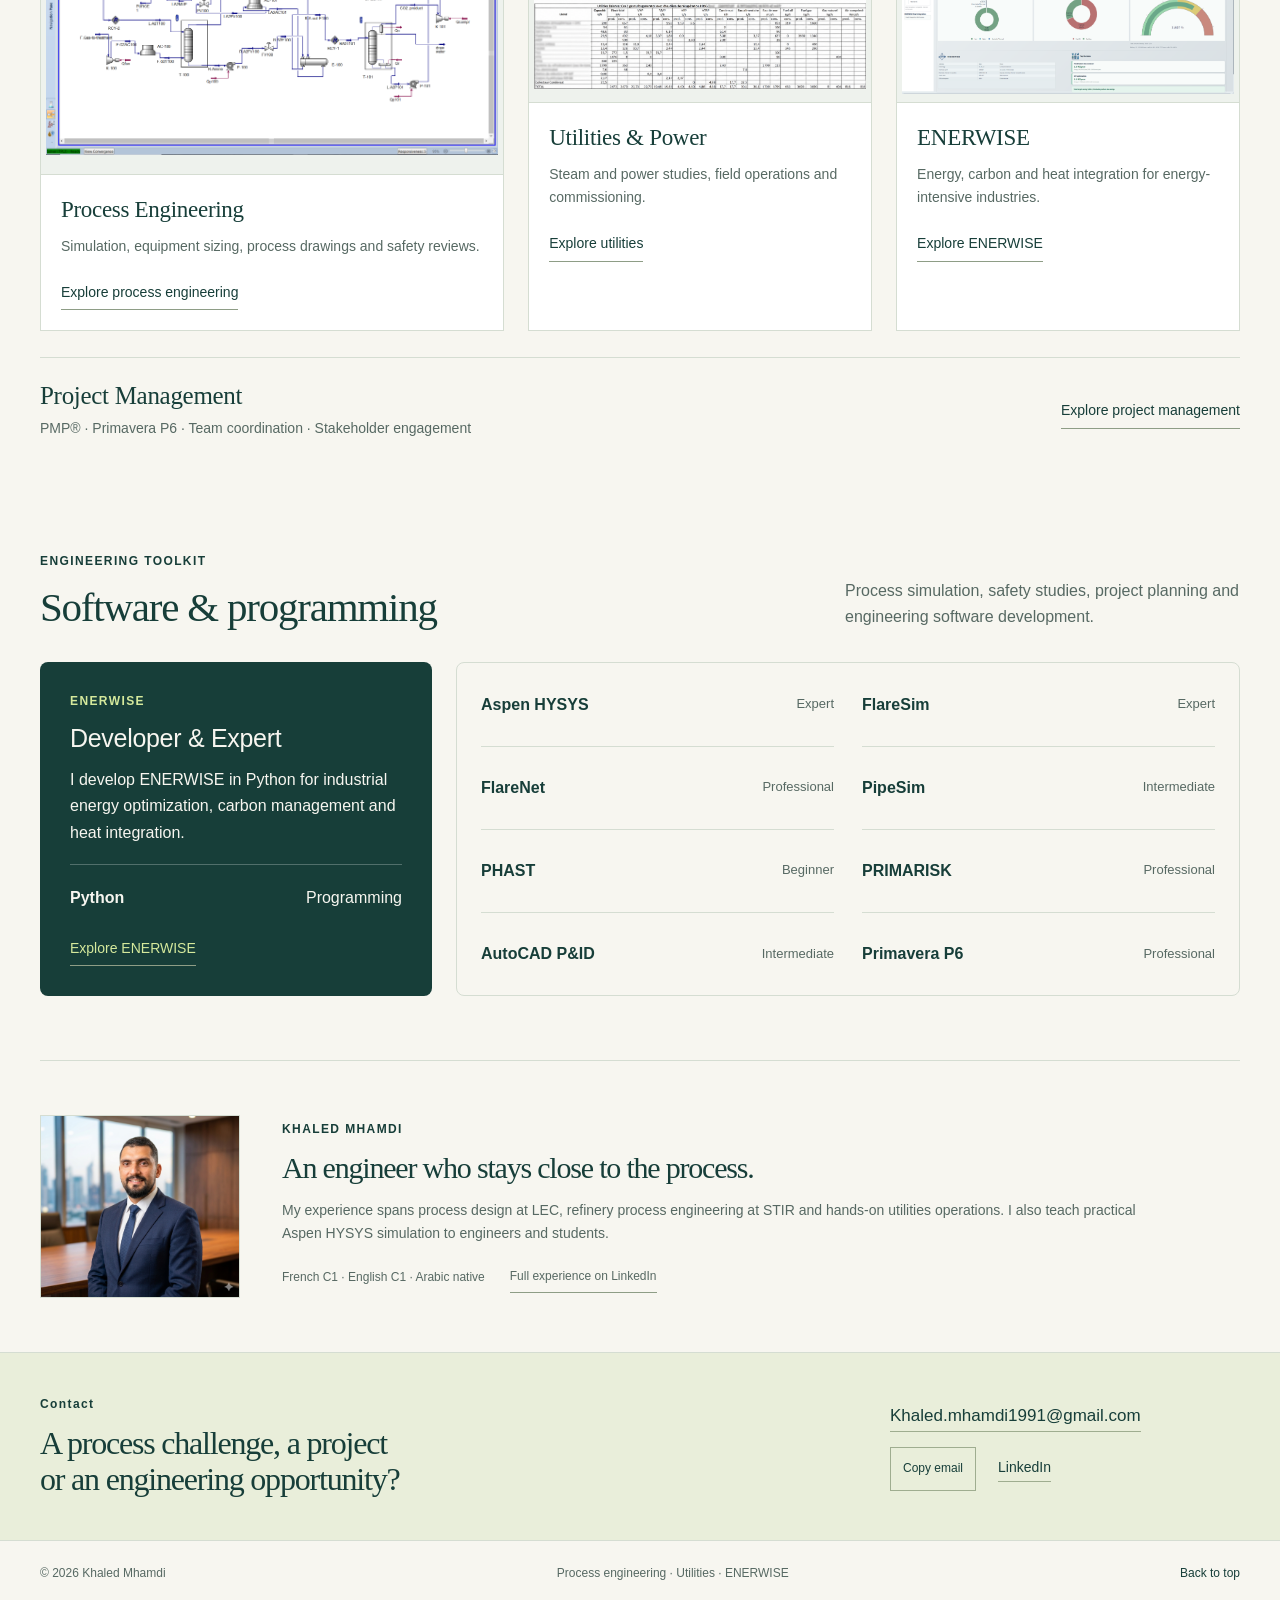
==== commit d4470c77: "Add bilingual software and programming expertise section only" ====
--- a/index.html
+++ b/index.html
@@ -1,2 +1,2 @@
 <!doctype html>
-<html lang="en"><head><meta charset="utf-8"><meta name="viewport" content="width=device-width, initial-scale=1"><meta name="theme-color" content="#173e39"><title>Khaled Mhamdi | Senior Process Engineer</title><meta name="description" content="Senior Process Engineer with 11+ years in refining and utilities. Feasibility, basic engineering, FEED, detailed engineering and commissioning. Explore the visual portfolio and ENERWISE."><meta property="og:type" content="website"><meta property="og:title" content="Khaled Mhamdi | Senior Process Engineer"><meta property="og:description" content="Senior Process Engineer with 11+ years in refining and utilities. Feasibility, basic engineering, FEED, detailed engineering and commissioning. Explore the visual portfolio and ENERWISE."><meta property="og:url" content="https://www.khaledmhamdi.com/"><link rel="canonical" href="https://www.khaledmhamdi.com/"><link rel="icon" href="/favicon.svg" type="image/svg+xml"><link rel="stylesheet" href="/styles.css"><script src="/content.js" defer></script><script src="/app.js" defer></script><script type="application/ld+json">{"@context":"https://schema.org","@type":"Person","name":"Khaled Mhamdi","jobTitle":"Senior Process Engineer","email":"Khaled.mhamdi1991@gmail.com","sameAs":["https://www.linkedin.com/in/khaled-mhamdi-pmp%C2%AE-cem%C2%AE-aspen-hysys-expert%C2%AE-0255bb90"],"knowsAbout":["Process engineering","Aspen HYSYS","Equipment sizing","HAZOP","Industrial utilities","Heat integration"]}</script></head><body data-page="home" class="page-home"><a class="skip-link" href="#main" data-i18n="skip">Skip to content</a><header><div class="container header-inner"><a class="brand" href="/" data-page-path="/"><span class="brand-mark">KM</span><span>Khaled Mhamdi<small data-i18n="brandSub">Senior Process Engineer</small></span></a><nav class="desktop-nav" aria-label="Main navigation"><a href="/" data-page-path="/" data-i18n="navHome" aria-current="page" class="current">Home</a><a href="/process-engineering/" data-page-path="/process-engineering/" data-i18n="navProcess">Process Engineering</a><a href="/utilities/" data-page-path="/utilities/" data-i18n="navUtilities">Utilities</a><a href="/enerwise/" data-page-path="/enerwise/">ENERWISE</a><a href="/project-management/" data-page-path="/project-management/" data-i18n="navManagement">Project Management</a></nav><div class="header-actions"><div class="language-switch"><button type="button" data-lang="en" aria-pressed="true" class="active">EN</button><span>/</span><button type="button" data-lang="fr" aria-pressed="false">FR</button></div><a class="header-contact" href="#contact" data-i18n="contact">Contact</a><button class="menu-toggle" type="button" aria-expanded="false" aria-controls="mobile-menu" data-i18n="menu">Menu</button></div></div><nav id="mobile-menu" aria-label="Mobile navigation" hidden><a href="/" data-page-path="/" data-i18n="navHome" aria-current="page" class="current">Home</a><a href="/process-engineering/" data-page-path="/process-engineering/" data-i18n="navProcess">Process Engineering</a><a href="/utilities/" data-page-path="/utilities/" data-i18n="navUtilities">Utilities</a><a href="/enerwise/" data-page-path="/enerwise/">ENERWISE</a><a href="/project-management/" data-page-path="/project-management/" data-i18n="navManagement">Project Management</a><a href="/#about" data-page-path="/#about" data-i18n="navAbout">About</a><a href="#contact" data-i18n="contact">Contact</a></nav></header><main id="main"><section id="home" class="hero container"><div class="home-lead-grid"><div class="hero-top"><div><div class="eyebrow" data-i18n="heroLabel">SENIOR PROCESS ENGINEER · PMP® · CEM®</div><h1 data-i18n-html="heroTitle">Process engineering.<br><em>From feasibility to commissioning.</em></h1></div><div class="hero-side"><div class="hero-person"><img src="/assets/khaled-mhamdi.png" alt="Khaled Mhamdi" width="64" height="64"><div><strong>Khaled Mhamdi</strong><span>Aspen HYSYS Certified Expert</span></div></div><p data-i18n="heroIntro">I’m Khaled Mhamdi, a Senior Process Engineer with 11+ years in refining and utilities. I can deliver every phase of a project: feasibility, basic engineering, FEED, detailed engineering and commissioning.</p><div class="hero-buttons"><a class="button primary" href="/process-engineering/" data-i18n="heroCTA" data-page-path="/process-engineering/">Explore the engineering</a><a class="text-link" href="#contact" data-i18n="heroSecond">Get in touch</a></div></div></div><div class="hero-figure"><button class="figure-open" type="button" data-open="distillation" aria-label="View full atmospheric distillation figure"><img src="/assets/projects/atmospheric-distillation.png" alt="Atmospheric distillation simulation in Aspen HYSYS" width="1920" height="1004" fetchpriority="high"><span class="view-label" data-i18n="openFigure">View full figure</span></button><div class="hero-caption"><span data-i18n="heroFigure">Atmospheric distillation · Aspen HYSYS</span><span>HYSYS · HMB · FEED · PFD / P&amp;ID</span></div></div></div><div class="hero-metrics"><div><strong>11+</strong><span data-i18n="experienceYears">years of industrial experience</span></div><div><strong>+35%</strong><span data-i18n="capacityTarget">crude-capacity expansion target</span></div><div><strong>€3.3M</strong><span data-i18n="refineryFeed">refinery revamp FEED study</span></div><div><strong>€3.5M</strong><span data-i18n="wastewaterEpc">wastewater revamp EPC project</span></div><div class="turbogenerator-highlight"><strong>$10M</strong><span data-i18n="turbogeneratorEpc">5 MWe turbogenerator acquisition · EPC</span><p data-i18n="turbogeneratorScopeShort">Feasibility · Objectives &amp; scope · Coordination</p></div></div></section><section id="certifications" class="container certifications-section" aria-labelledby="certifications-title"><div class="section-heading"><div><div class="eyebrow" data-i18n="certificationsLabel">PROFESSIONAL CREDENTIALS</div><h2 id="certifications-title" data-i18n="certificationsTitle">Certifications</h2></div><p data-i18n="certificationsIntro">Process simulation, energy management and project delivery.</p></div><div class="certifications-grid"><figure class="figure-card certificate-card" data-figure-id="certificate-aceu"><button class="figure-open" type="button" data-open="certificate-aceu" aria-label="View certificate: Aspen Certified Expert User"><img src="/assets/certificates/aspen-hysys-expert-user.png" alt="Aspen Certified Expert User certificate awarded to Khaled Mhamdi" width="1137" height="879" loading="lazy" decoding="async"><span class="view-label" data-i18n="viewCertificate">View certificate</span></button><figcaption><div class="figure-meta">AspenTech University</div><h3 data-figure-title="certificate-aceu">Aspen Certified Expert User</h3><p data-figure-caption="certificate-aceu">Aspen HYSYS · Issued 25 February 2026 · Valid through 25 February 2029.</p></figcaption></figure><figure class="figure-card certificate-card" data-figure-id="certificate-acu"><button class="figure-open" type="button" data-open="certificate-acu" aria-label="View certificate: Aspen Certified User"><img src="/assets/certificates/aspen-hysys-certified-user.png" alt="Aspen Certified User certificate awarded to Khaled Mhamdi" width="954" height="740" loading="lazy" decoding="async"><span class="view-label" data-i18n="viewCertificate">View certificate</span></button><figcaption><div class="figure-meta">AspenTech University</div><h3 data-figure-title="certificate-acu">Aspen Certified User</h3><p data-figure-caption="certificate-acu">Aspen HYSYS · Issued 26 January 2026 · Valid through 26 January 2029.</p></figcaption></figure><figure class="figure-card certificate-card" data-figure-id="certificate-cem"><button class="figure-open" type="button" data-open="certificate-cem" aria-label="View certificate: Certified Energy Manager (CEM®)"><img src="/assets/certificates/certified-energy-manager.jpg" alt="Certified Energy Manager (CEM®) certificate awarded to Khaled Mhamdi" width="1244" height="968" loading="lazy" decoding="async"><span class="view-label" data-i18n="viewCertificate">View certificate</span></button><figcaption><div class="figure-meta">Association of Energy Engineers</div><h3 data-figure-title="certificate-cem">Certified Energy Manager (CEM®)</h3><p data-figure-caption="certificate-cem">Energy management · Valid from 13 January 2025 through 30 June 2028.</p></figcaption></figure><figure class="figure-card certificate-card" data-figure-id="certificate-pmp"><button class="figure-open" type="button" data-open="certificate-pmp" aria-label="View certificate: Project Management Professional (PMP®)"><img src="/assets/certificates/project-management-professional.png" alt="Project Management Professional (PMP®) certificate awarded to Khaled Mhamdi" width="824" height="636" loading="lazy" decoding="async"><span class="view-label" data-i18n="viewCertificate">View certificate</span></button><figcaption><div class="figure-meta">Project Management Institute</div><h3 data-figure-title="certificate-pmp">Project Management Professional (PMP®)</h3><p data-figure-caption="certificate-pmp">Project management · Issued 13 June 2025 · Valid through 13 June 2028.</p></figcaption></figure></div></section><section class="container home-work"><div class="section-heading"><div><div class="eyebrow" data-i18n="homeWorkLabel">EXPLORE MY WORK</div><h2 data-i18n="homeWorkTitle">Engineering, in practice.</h2></div></div><div class="path-grid"><article class="path-card path-process"><a href="/process-engineering/" data-page-path="/process-engineering/"><div class="path-visual"><img src="/assets/projects/carbon-capture-amine.png" alt="Process Engineering" width="1920" height="1003" loading="lazy" decoding="async"></div><div class="path-copy"><h3 data-i18n="homeProcessTitle">Process Engineering</h3><p data-i18n="homeProcessDesc">Simulation, equipment sizing, process drawings and safety reviews.</p><span class="text-link" data-i18n="viewProcess">Explore process engineering</span></div></a></article><article class="path-card path-utilities"><a href="/utilities/" data-page-path="/utilities/"><div class="path-visual"><img src="/assets/projects/utilities-scenarios-redacted.png" alt="Utilities &amp; Power" width="1719" height="915" loading="lazy" decoding="async"></div><div class="path-copy"><h3 data-i18n="homeUtilitiesTitle">Utilities &amp; Power</h3><p data-i18n="homeUtilitiesDesc">Steam and power studies, field operations and commissioning.</p><span class="text-link" data-i18n="viewUtilities">Explore utilities</span></div></a></article><article class="path-card path-enerwise"><a href="/enerwise/" data-page-path="/enerwise/"><div class="path-visual"><img src="/assets/enerwise/refinery-energy-dashboard.png" alt="ENERWISE" width="1917" height="1077" loading="lazy" decoding="async"></div><div class="path-copy"><h3 data-i18n="homeEnerwiseTitle">ENERWISE</h3><p data-i18n="homeEnerwiseDesc">Energy, carbon and heat integration for energy-intensive industries.</p><span class="text-link" data-i18n="viewEnerwise">Explore ENERWISE</span></div></a></article></div><a class="management-path" href="/project-management/" data-page-path="/project-management/"><div><h3 data-i18n="homeManagementTitle">Project Management</h3><p data-i18n="homeManagementDesc">PMP® · Primavera P6 · Team coordination · Stakeholder engagement</p></div><span data-i18n="viewManagement" class="text-link">Explore project management</span></a></section><section id="about" class="container about-section"><img src="/assets/khaled-mhamdi.png" class="about-photo" alt="Khaled Mhamdi" width="1085" height="992" loading="lazy"><div><div class="eyebrow" data-i18n="aboutLabel">KHALED MHAMDI</div><h2 data-i18n="aboutTitle">An engineer who stays close to the process.</h2><p data-i18n="aboutDesc">My experience spans process design at LEC, refinery process engineering at STIR and hands-on utilities operations. I also teach practical Aspen HYSYS simulation to engineers and students.</p><div class="about-footer"><span data-i18n="aboutLanguages">French C1 · English C1 · Arabic native</span><a class="text-link" href="https://www.linkedin.com/in/khaled-mhamdi-pmp%C2%AE-cem%C2%AE-aspen-hysys-expert%C2%AE-0255bb90" target="_blank" rel="noopener noreferrer" data-i18n="linkedin">Full experience on LinkedIn</a></div></div></section><section class="contact-section" id="contact"><div class="container"><div><div class="eyebrow" data-i18n="contact">Contact</div><h2 data-i18n-html="contactTitle">A process challenge, a project<br>or an engineering opportunity?</h2></div><div class="contact-links"><a href="mailto:Khaled.mhamdi1991@gmail.com">Khaled.mhamdi1991@gmail.com</a><button class="copy-email" type="button" data-i18n="emailCopy">Copy email</button><a href="https://www.linkedin.com/in/khaled-mhamdi-pmp%C2%AE-cem%C2%AE-aspen-hysys-expert%C2%AE-0255bb90" target="_blank" rel="noopener noreferrer">LinkedIn</a></div></div></section></main><footer class="container"><span>© <span id="year">2026</span> Khaled Mhamdi</span><span data-i18n="footer">Process engineering · Utilities · ENERWISE</span><a href="#main" data-i18n="top">Back to top</a></footer><dialog id="figure-dialog" aria-labelledby="viewer-title"><div class="viewer-header"><div><span id="viewer-tool"></span><h2 id="viewer-title"></h2></div><button type="button" id="viewer-close" data-i18n="close">Close</button></div><div class="viewer-stage"><img id="viewer-image" alt=""></div><div class="viewer-caption" id="viewer-caption"></div><div class="viewer-controls"><button type="button" id="viewer-prev" data-i18n="previous">Previous</button><span id="viewer-count"></span><button type="button" id="viewer-next" data-i18n="next">Next</button><button type="button" id="viewer-zoom" data-i18n="zoom">Zoom in</button></div></dialog><div id="toast" role="status" aria-live="polite"></div><noscript><p class="container">Enable JavaScript to switch languages and enlarge figures. The page navigation and all project images remain available.</p></noscript></body></html>+<html lang="en"><head><meta charset="utf-8"><meta name="viewport" content="width=device-width, initial-scale=1"><meta name="theme-color" content="#173e39"><title>Khaled Mhamdi | Senior Process Engineer</title><meta name="description" content="Senior Process Engineer with 11+ years in refining and utilities. Feasibility, basic engineering, FEED, detailed engineering and commissioning. Explore the visual portfolio and ENERWISE."><meta property="og:type" content="website"><meta property="og:title" content="Khaled Mhamdi | Senior Process Engineer"><meta property="og:description" content="Senior Process Engineer with 11+ years in refining and utilities. Feasibility, basic engineering, FEED, detailed engineering and commissioning. Explore the visual portfolio and ENERWISE."><meta property="og:url" content="https://www.khaledmhamdi.com/"><link rel="canonical" href="https://www.khaledmhamdi.com/"><link rel="icon" href="/favicon.svg" type="image/svg+xml"><link rel="stylesheet" href="/styles.css?v=20261016-software"><script src="/content.js?v=20261016-software" defer></script><script src="/app.js" defer></script><script type="application/ld+json">{"@context":"https://schema.org","@type":"Person","name":"Khaled Mhamdi","jobTitle":"Senior Process Engineer","email":"Khaled.mhamdi1991@gmail.com","sameAs":["https://www.linkedin.com/in/khaled-mhamdi-pmp%C2%AE-cem%C2%AE-aspen-hysys-expert%C2%AE-0255bb90"],"knowsAbout":["Process engineering","Aspen HYSYS","Equipment sizing","HAZOP","Industrial utilities","Heat integration"]}</script></head><body data-page="home" class="page-home"><a class="skip-link" href="#main" data-i18n="skip">Skip to content</a><header><div class="container header-inner"><a class="brand" href="/" data-page-path="/"><span class="brand-mark">KM</span><span>Khaled Mhamdi<small data-i18n="brandSub">Senior Process Engineer</small></span></a><nav class="desktop-nav" aria-label="Main navigation"><a href="/" data-page-path="/" data-i18n="navHome" aria-current="page" class="current">Home</a><a href="/process-engineering/" data-page-path="/process-engineering/" data-i18n="navProcess">Process Engineering</a><a href="/utilities/" data-page-path="/utilities/" data-i18n="navUtilities">Utilities</a><a href="/enerwise/" data-page-path="/enerwise/">ENERWISE</a><a href="/project-management/" data-page-path="/project-management/" data-i18n="navManagement">Project Management</a></nav><div class="header-actions"><div class="language-switch"><button type="button" data-lang="en" aria-pressed="true" class="active">EN</button><span>/</span><button type="button" data-lang="fr" aria-pressed="false">FR</button></div><a class="header-contact" href="#contact" data-i18n="contact">Contact</a><button class="menu-toggle" type="button" aria-expanded="false" aria-controls="mobile-menu" data-i18n="menu">Menu</button></div></div><nav id="mobile-menu" aria-label="Mobile navigation" hidden><a href="/" data-page-path="/" data-i18n="navHome" aria-current="page" class="current">Home</a><a href="/process-engineering/" data-page-path="/process-engineering/" data-i18n="navProcess">Process Engineering</a><a href="/utilities/" data-page-path="/utilities/" data-i18n="navUtilities">Utilities</a><a href="/enerwise/" data-page-path="/enerwise/">ENERWISE</a><a href="/project-management/" data-page-path="/project-management/" data-i18n="navManagement">Project Management</a><a href="/#about" data-page-path="/#about" data-i18n="navAbout">About</a><a href="#contact" data-i18n="contact">Contact</a></nav></header><main id="main"><section id="home" class="hero container"><div class="home-lead-grid"><div class="hero-top"><div><div class="eyebrow" data-i18n="heroLabel">SENIOR PROCESS ENGINEER · PMP® · CEM®</div><h1 data-i18n-html="heroTitle">Process engineering.<br><em>From feasibility to commissioning.</em></h1></div><div class="hero-side"><div class="hero-person"><img src="/assets/khaled-mhamdi.png" alt="Khaled Mhamdi" width="64" height="64"><div><strong>Khaled Mhamdi</strong><span>Aspen HYSYS Certified Expert</span></div></div><p data-i18n="heroIntro">I’m Khaled Mhamdi, a Senior Process Engineer with 11+ years in refining and utilities. I can deliver every phase of a project: feasibility, basic engineering, FEED, detailed engineering and commissioning.</p><div class="hero-buttons"><a class="button primary" href="/process-engineering/" data-i18n="heroCTA" data-page-path="/process-engineering/">Explore the engineering</a><a class="text-link" href="#contact" data-i18n="heroSecond">Get in touch</a></div></div></div><div class="hero-figure"><button class="figure-open" type="button" data-open="distillation" aria-label="View full atmospheric distillation figure"><img src="/assets/projects/atmospheric-distillation.png" alt="Atmospheric distillation simulation in Aspen HYSYS" width="1920" height="1004" fetchpriority="high"><span class="view-label" data-i18n="openFigure">View full figure</span></button><div class="hero-caption"><span data-i18n="heroFigure">Atmospheric distillation · Aspen HYSYS</span><span>HYSYS · HMB · FEED · PFD / P&amp;ID</span></div></div></div><div class="hero-metrics"><div><strong>11+</strong><span data-i18n="experienceYears">years of industrial experience</span></div><div><strong>+35%</strong><span data-i18n="capacityTarget">crude-capacity expansion target</span></div><div><strong>€3.3M</strong><span data-i18n="refineryFeed">refinery revamp FEED study</span></div><div><strong>€3.5M</strong><span data-i18n="wastewaterEpc">wastewater revamp EPC project</span></div><div class="turbogenerator-highlight"><strong>$10M</strong><span data-i18n="turbogeneratorEpc">5 MWe turbogenerator acquisition · EPC</span><p data-i18n="turbogeneratorScopeShort">Feasibility · Objectives &amp; scope · Coordination</p></div></div></section><section id="certifications" class="container certifications-section" aria-labelledby="certifications-title"><div class="section-heading"><div><div class="eyebrow" data-i18n="certificationsLabel">PROFESSIONAL CREDENTIALS</div><h2 id="certifications-title" data-i18n="certificationsTitle">Certifications</h2></div><p data-i18n="certificationsIntro">Process simulation, energy management and project delivery.</p></div><div class="certifications-grid"><figure class="figure-card certificate-card" data-figure-id="certificate-aceu"><button class="figure-open" type="button" data-open="certificate-aceu" aria-label="View certificate: Aspen Certified Expert User"><img src="/assets/certificates/aspen-hysys-expert-user.png" alt="Aspen Certified Expert User certificate awarded to Khaled Mhamdi" width="1137" height="879" loading="lazy" decoding="async"><span class="view-label" data-i18n="viewCertificate">View certificate</span></button><figcaption><div class="figure-meta">AspenTech University</div><h3 data-figure-title="certificate-aceu">Aspen Certified Expert User</h3><p data-figure-caption="certificate-aceu">Aspen HYSYS · Issued 25 February 2026 · Valid through 25 February 2029.</p></figcaption></figure><figure class="figure-card certificate-card" data-figure-id="certificate-acu"><button class="figure-open" type="button" data-open="certificate-acu" aria-label="View certificate: Aspen Certified User"><img src="/assets/certificates/aspen-hysys-certified-user.png" alt="Aspen Certified User certificate awarded to Khaled Mhamdi" width="954" height="740" loading="lazy" decoding="async"><span class="view-label" data-i18n="viewCertificate">View certificate</span></button><figcaption><div class="figure-meta">AspenTech University</div><h3 data-figure-title="certificate-acu">Aspen Certified User</h3><p data-figure-caption="certificate-acu">Aspen HYSYS · Issued 26 January 2026 · Valid through 26 January 2029.</p></figcaption></figure><figure class="figure-card certificate-card" data-figure-id="certificate-cem"><button class="figure-open" type="button" data-open="certificate-cem" aria-label="View certificate: Certified Energy Manager (CEM®)"><img src="/assets/certificates/certified-energy-manager.jpg" alt="Certified Energy Manager (CEM®) certificate awarded to Khaled Mhamdi" width="1244" height="968" loading="lazy" decoding="async"><span class="view-label" data-i18n="viewCertificate">View certificate</span></button><figcaption><div class="figure-meta">Association of Energy Engineers</div><h3 data-figure-title="certificate-cem">Certified Energy Manager (CEM®)</h3><p data-figure-caption="certificate-cem">Energy management · Valid from 13 January 2025 through 30 June 2028.</p></figcaption></figure><figure class="figure-card certificate-card" data-figure-id="certificate-pmp"><button class="figure-open" type="button" data-open="certificate-pmp" aria-label="View certificate: Project Management Professional (PMP®)"><img src="/assets/certificates/project-management-professional.png" alt="Project Management Professional (PMP®) certificate awarded to Khaled Mhamdi" width="824" height="636" loading="lazy" decoding="async"><span class="view-label" data-i18n="viewCertificate">View certificate</span></button><figcaption><div class="figure-meta">Project Management Institute</div><h3 data-figure-title="certificate-pmp">Project Management Professional (PMP®)</h3><p data-figure-caption="certificate-pmp">Project management · Issued 13 June 2025 · Valid through 13 June 2028.</p></figcaption></figure></div></section><section class="container home-work"><div class="section-heading"><div><div class="eyebrow" data-i18n="homeWorkLabel">EXPLORE MY WORK</div><h2 data-i18n="homeWorkTitle">Engineering, in practice.</h2></div></div><div class="path-grid"><article class="path-card path-process"><a href="/process-engineering/" data-page-path="/process-engineering/"><div class="path-visual"><img src="/assets/projects/carbon-capture-amine.png" alt="Process Engineering" width="1920" height="1003" loading="lazy" decoding="async"></div><div class="path-copy"><h3 data-i18n="homeProcessTitle">Process Engineering</h3><p data-i18n="homeProcessDesc">Simulation, equipment sizing, process drawings and safety reviews.</p><span class="text-link" data-i18n="viewProcess">Explore process engineering</span></div></a></article><article class="path-card path-utilities"><a href="/utilities/" data-page-path="/utilities/"><div class="path-visual"><img src="/assets/projects/utilities-scenarios-redacted.png" alt="Utilities &amp; Power" width="1719" height="915" loading="lazy" decoding="async"></div><div class="path-copy"><h3 data-i18n="homeUtilitiesTitle">Utilities &amp; Power</h3><p data-i18n="homeUtilitiesDesc">Steam and power studies, field operations and commissioning.</p><span class="text-link" data-i18n="viewUtilities">Explore utilities</span></div></a></article><article class="path-card path-enerwise"><a href="/enerwise/" data-page-path="/enerwise/"><div class="path-visual"><img src="/assets/enerwise/refinery-energy-dashboard.png" alt="ENERWISE" width="1917" height="1077" loading="lazy" decoding="async"></div><div class="path-copy"><h3 data-i18n="homeEnerwiseTitle">ENERWISE</h3><p data-i18n="homeEnerwiseDesc">Energy, carbon and heat integration for energy-intensive industries.</p><span class="text-link" data-i18n="viewEnerwise">Explore ENERWISE</span></div></a></article></div><a class="management-path" href="/project-management/" data-page-path="/project-management/"><div><h3 data-i18n="homeManagementTitle">Project Management</h3><p data-i18n="homeManagementDesc">PMP® · Primavera P6 · Team coordination · Stakeholder engagement</p></div><span data-i18n="viewManagement" class="text-link">Explore project management</span></a></section><section id="software" class="container software-section" aria-labelledby="software-title"><div class="section-heading"><div><div class="eyebrow" data-i18n="softwareLabel">ENGINEERING TOOLKIT</div><h2 id="software-title" data-i18n="softwareTitle">Software &amp; programming</h2></div><p data-i18n="softwareIntro">Process simulation, safety studies, project planning and engineering software development.</p></div><div class="software-layout"><article class="software-development"><div class="eyebrow">ENERWISE</div><h3 data-i18n="levelDeveloper">Developer &amp; Expert</h3><p data-i18n="softwareDevelopment">I develop ENERWISE in Python for industrial energy optimization, carbon management and heat integration.</p><div class="python-skill"><strong>Python</strong><span data-i18n="pythonRole">Programming</span></div><a class="text-link" href="/enerwise/" data-page-path="/enerwise/" data-i18n="softwareExplore">Explore ENERWISE</a></article><dl class="software-grid"><div class="software-item"><dt>Aspen HYSYS</dt><dd data-i18n="levelExpert">Expert</dd></div><div class="software-item"><dt>FlareSim</dt><dd data-i18n="levelExpert">Expert</dd></div><div class="software-item"><dt>FlareNet</dt><dd data-i18n="levelProfessional">Professional</dd></div><div class="software-item"><dt>PipeSim</dt><dd data-i18n="levelIntermediate">Intermediate</dd></div><div class="software-item"><dt>PHAST</dt><dd data-i18n="levelBeginner">Beginner</dd></div><div class="software-item"><dt>PRIMARISK</dt><dd data-i18n="levelProfessional">Professional</dd></div><div class="software-item"><dt>AutoCAD P&amp;ID</dt><dd data-i18n="levelIntermediate">Intermediate</dd></div><div class="software-item"><dt>Primavera P6</dt><dd data-i18n="levelProfessional">Professional</dd></div></dl></div></section><section id="about" class="container about-section"><img src="/assets/khaled-mhamdi.png" class="about-photo" alt="Khaled Mhamdi" width="1085" height="992" loading="lazy"><div><div class="eyebrow" data-i18n="aboutLabel">KHALED MHAMDI</div><h2 data-i18n="aboutTitle">An engineer who stays close to the process.</h2><p data-i18n="aboutDesc">My experience spans process design at LEC, refinery process engineering at STIR and hands-on utilities operations. I also teach practical Aspen HYSYS simulation to engineers and students.</p><div class="about-footer"><span data-i18n="aboutLanguages">French C1 · English C1 · Arabic native</span><a class="text-link" href="https://www.linkedin.com/in/khaled-mhamdi-pmp%C2%AE-cem%C2%AE-aspen-hysys-expert%C2%AE-0255bb90" target="_blank" rel="noopener noreferrer" data-i18n="linkedin">Full experience on LinkedIn</a></div></div></section><section class="contact-section" id="contact"><div class="container"><div><div class="eyebrow" data-i18n="contact">Contact</div><h2 data-i18n-html="contactTitle">A process challenge, a project<br>or an engineering opportunity?</h2></div><div class="contact-links"><a href="mailto:Khaled.mhamdi1991@gmail.com">Khaled.mhamdi1991@gmail.com</a><button class="copy-email" type="button" data-i18n="emailCopy">Copy email</button><a href="https://www.linkedin.com/in/khaled-mhamdi-pmp%C2%AE-cem%C2%AE-aspen-hysys-expert%C2%AE-0255bb90" target="_blank" rel="noopener noreferrer">LinkedIn</a></div></div></section></main><footer class="container"><span>© <span id="year">2026</span> Khaled Mhamdi</span><span data-i18n="footer">Process engineering · Utilities · ENERWISE</span><a href="#main" data-i18n="top">Back to top</a></footer><dialog id="figure-dialog" aria-labelledby="viewer-title"><div class="viewer-header"><div><span id="viewer-tool"></span><h2 id="viewer-title"></h2></div><button type="button" id="viewer-close" data-i18n="close">Close</button></div><div class="viewer-stage"><img id="viewer-image" alt=""></div><div class="viewer-caption" id="viewer-caption"></div><div class="viewer-controls"><button type="button" id="viewer-prev" data-i18n="previous">Previous</button><span id="viewer-count"></span><button type="button" id="viewer-next" data-i18n="next">Next</button><button type="button" id="viewer-zoom" data-i18n="zoom">Zoom in</button></div></dialog><div id="toast" role="status" aria-live="polite"></div><noscript><p class="container">Enable JavaScript to switch languages and enlarge figures. The page navigation and all project images remain available.</p></noscript></body></html>
--- a/styles.css
+++ b/styles.css
@@ -40,4 +40,8 @@
 
 .enerwise-workflow{margin:0 0 36px}.enerwise-workflow .figure-open{aspect-ratio:1497/806;background:#fff;padding:0}
 
-.certifications-section{padding-block:38px 46px;border-bottom:1px solid var(--line);scroll-margin-top:100px}.certifications-grid{display:grid;grid-template-columns:repeat(4,minmax(0,1fr));gap:20px}.certificate-card .figure-open{aspect-ratio:4/3;padding:8px;background:#fff}.certificate-card h3{font-size:20px;line-height:1.3}.certificate-card .figure-meta{min-height:32px}.certificate-card figcaption{padding:14px 16px 18px}.certificate-card figcaption p{font-size:12px;line-height:1.6}.certificate-card .view-label{font-size:11px}.certifications-section .section-heading{margin-bottom:24px}@media(max-width:1000px){.certifications-grid{grid-template-columns:repeat(2,minmax(0,1fr));gap:22px}}@media(max-width:500px){.certifications-section{padding-block:30px 34px}.certifications-grid{grid-template-columns:1fr;gap:22px}.certificate-card h3{font-size:23px}.certificate-card .figure-meta{min-height:0}}
+.certifications-section{padding-block:38px 46px;border-bottom:1px solid var(--line);scroll-margin-top:100px}.certifications-grid{display:grid;grid-template-columns:repeat(4,minmax(0,1fr));gap:20px}.certificate-card .figure-open{aspect-ratio:4/3;padding:8px;background:#fff}.certificate-card h3{font-size:20px;line-height:1.3}.certificate-card .figure-meta{min-height:32px}.certificate-card figcaption{padding:14px 16px 18px}.certificate-card figcaption p{font-size:12px;line-height:1.6}.certificate-card .view-label{font-size:11px}.certifications-section .section-heading{margin-bottom:24px}@media(max-width:1000px){.certifications-grid{grid-template-columns:repeat(4,minmax(240px,1fr));gap:20px;overflow-x:auto;scroll-snap-type:x proximity;padding-bottom:12px}.certificate-card{scroll-snap-align:start}}@media(max-width:500px){.certifications-section{padding-block:30px 34px}.certifications-grid{gap:16px}.certificate-card h3{font-size:23px}.certificate-card .figure-meta{min-height:0}}
+
+/* Software expertise */
+
+.software-section{padding-top:64px;padding-bottom:64px}.software-layout{display:grid;grid-template-columns:minmax(0,1fr) minmax(0,2fr);gap:24px}.software-development{background:var(--green);color:var(--paper);padding:30px;border-radius:8px}.software-development .eyebrow,.software-development .text-link{color:var(--lime)}.software-development h3{font-size:25px;margin:12px 0}.software-development p{line-height:1.65;color:var(--paper);margin-bottom:18px}.python-skill{display:flex;justify-content:space-between;gap:16px;border-top:1px solid #ffffff40;padding:20px 0}.software-grid{display:grid;grid-template-columns:repeat(2,minmax(0,1fr));gap:0 28px;margin:0;padding:0 24px;border:1px solid var(--line);border-radius:8px}.software-item{display:flex;justify-content:space-between;align-items:center;gap:16px;padding:23px 0;border-bottom:1px solid var(--line)}.software-item dt{font-weight:700}.software-item dd{margin:0;font-size:13px;color:var(--muted)}.software-item:nth-last-child(-n+2){border-bottom:0}@media(max-width:800px){.software-layout{grid-template-columns:1fr}}@media(max-width:480px){.software-grid{grid-template-columns:1fr;padding:0 20px}.software-item:nth-last-child(2){border-bottom:1px solid var(--line)}.software-development{padding:24px}.software-section{padding-top:40px;padding-bottom:40px}}
